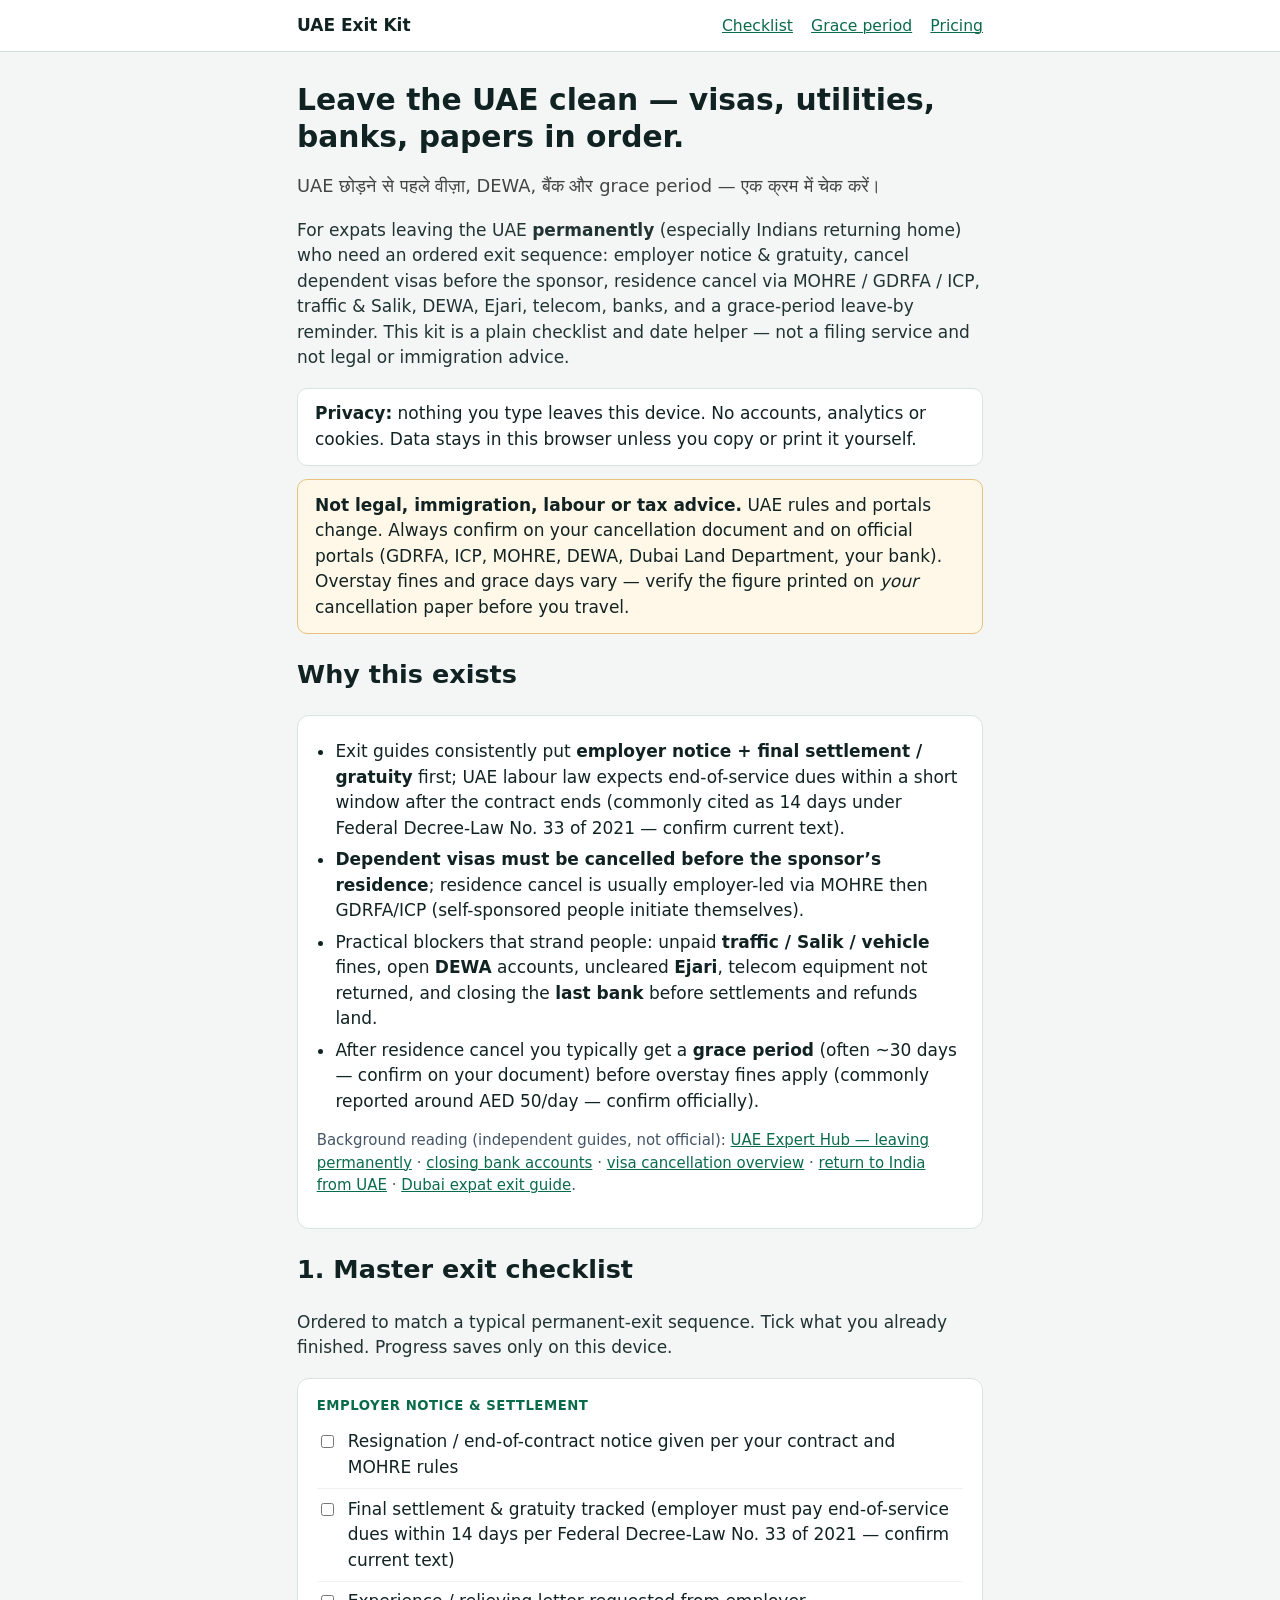
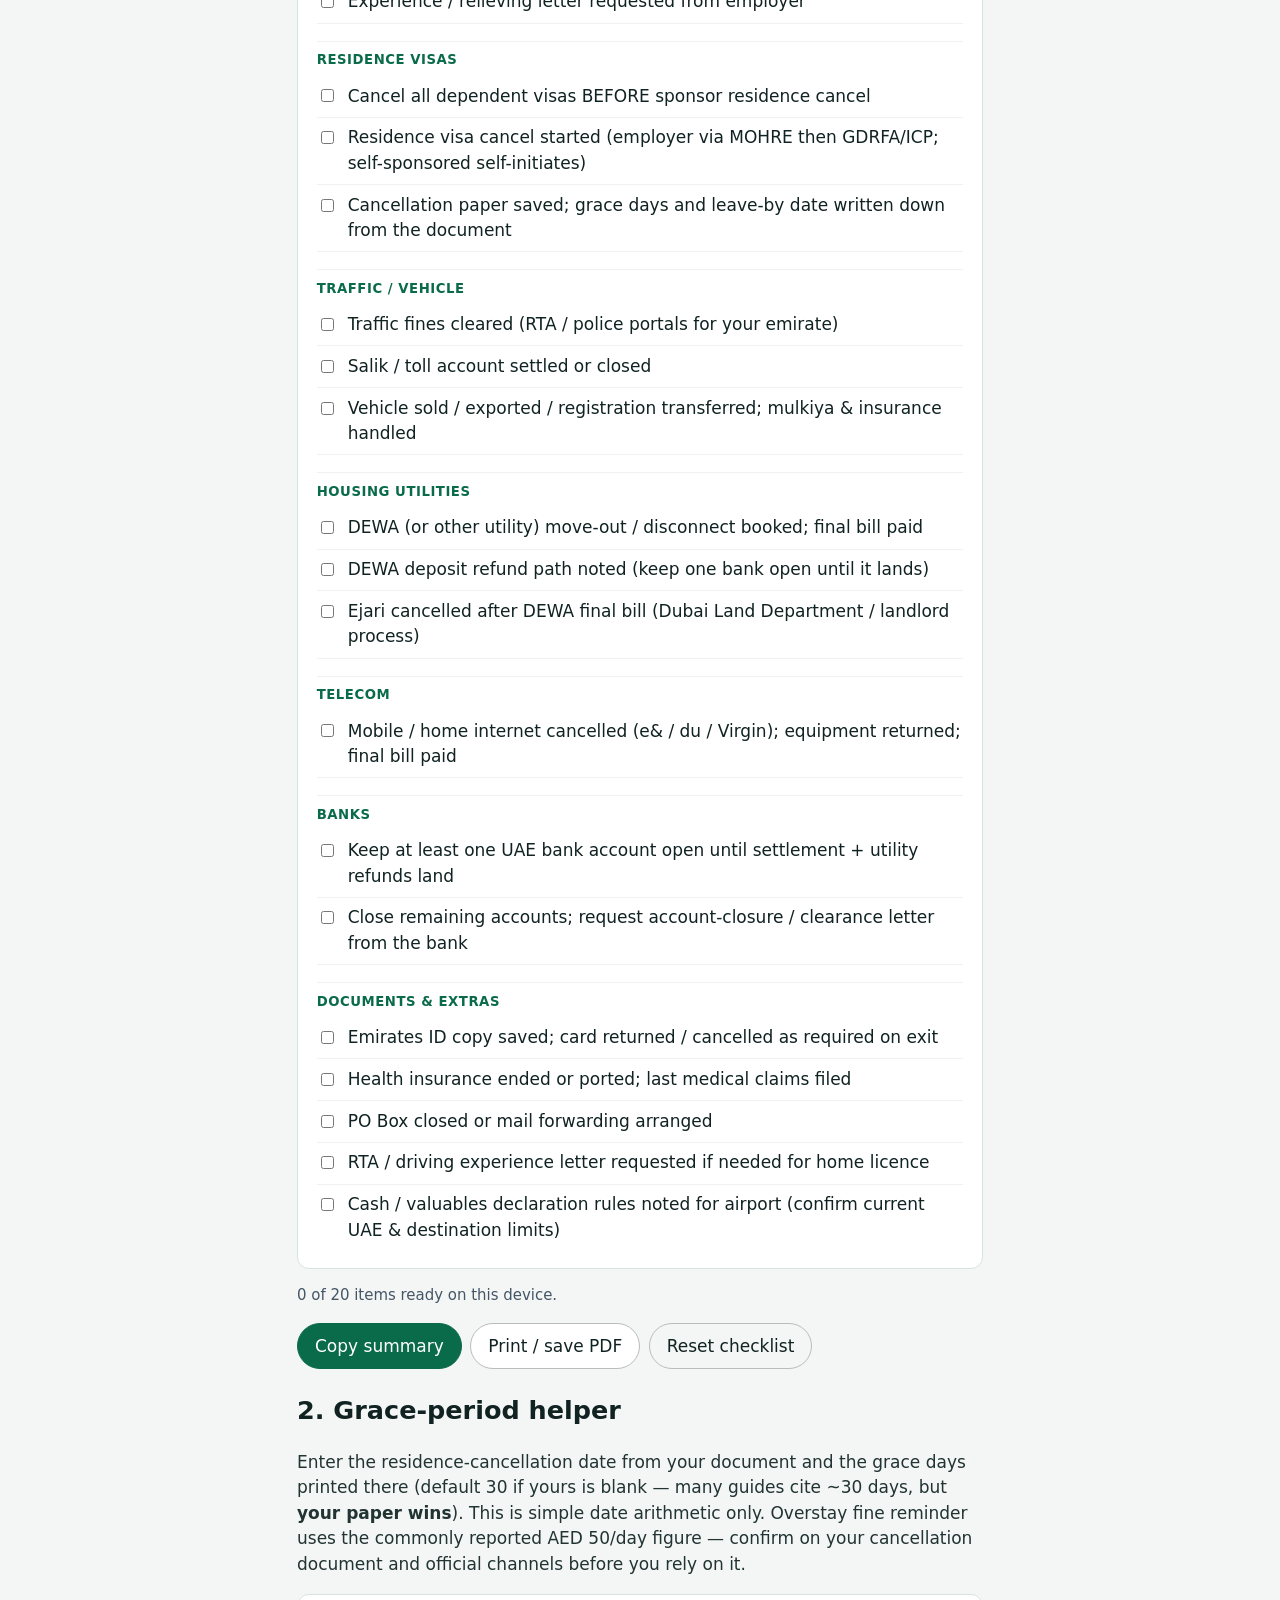
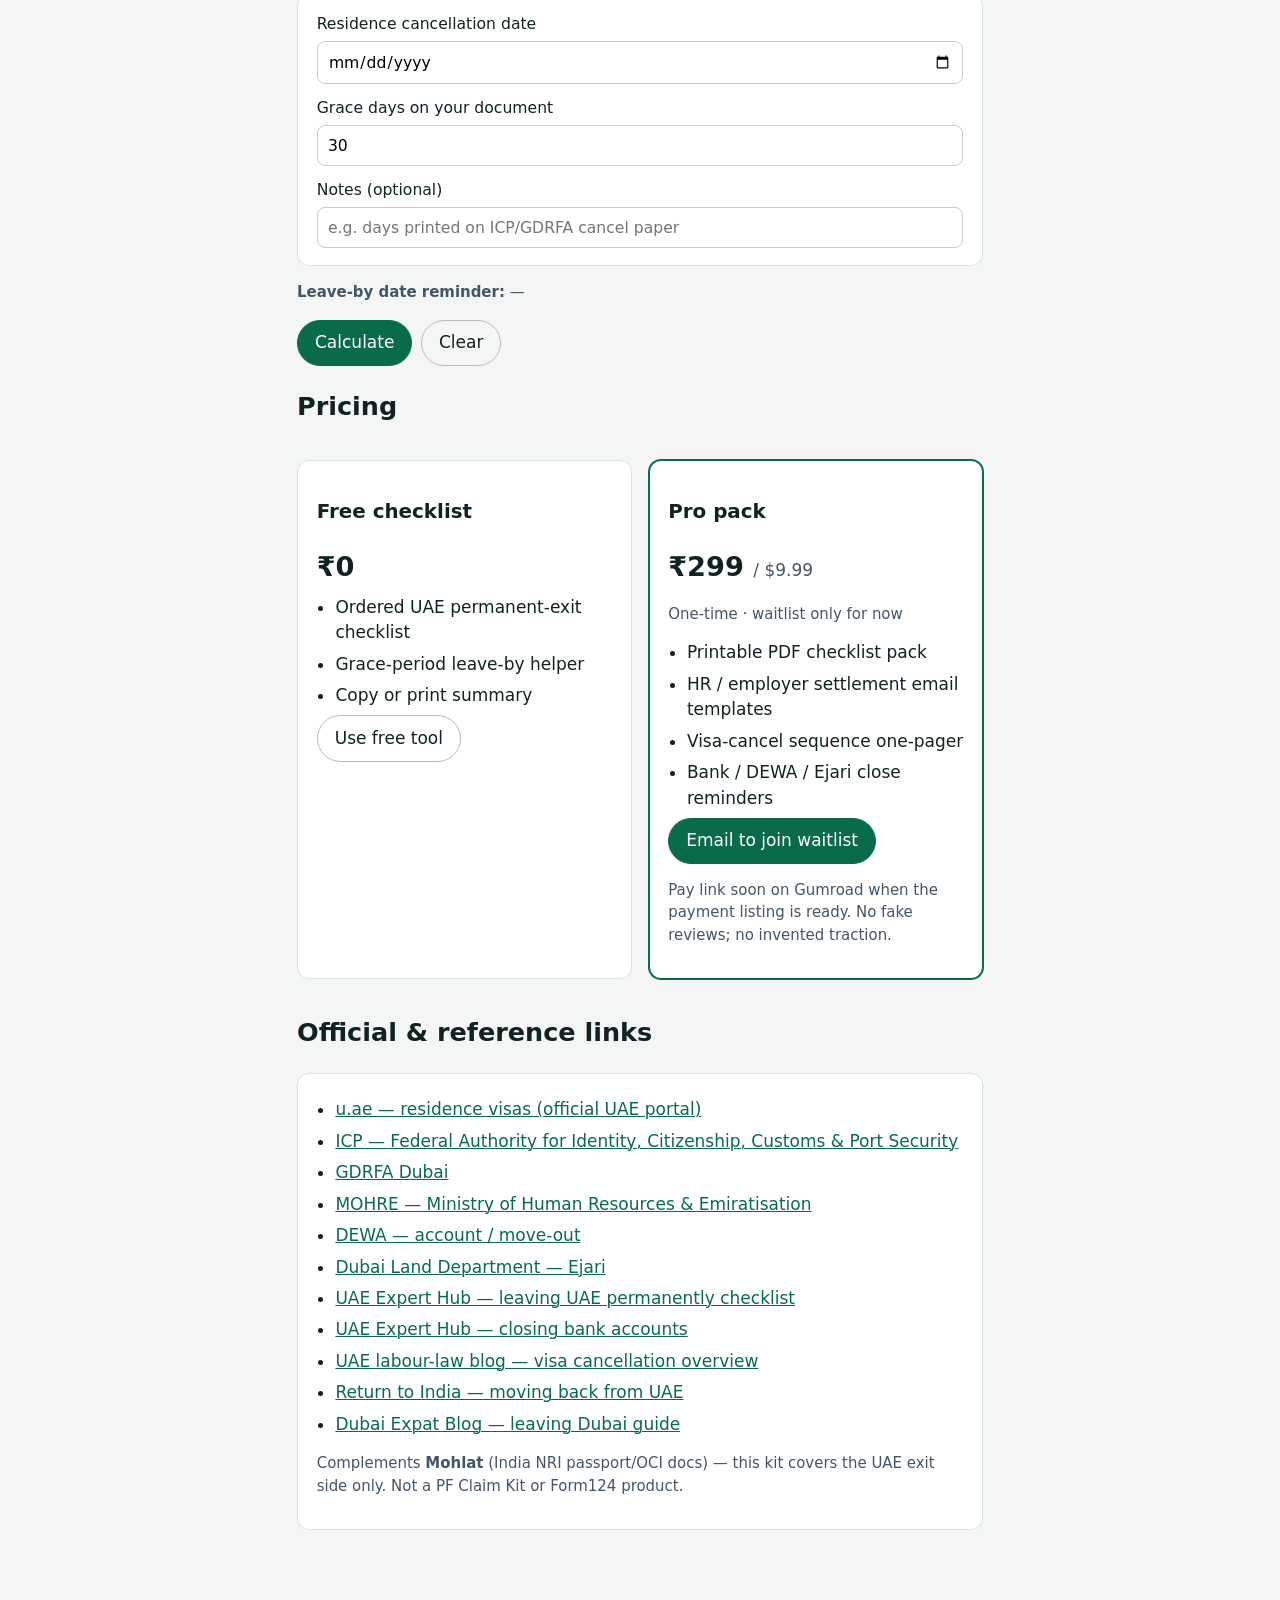
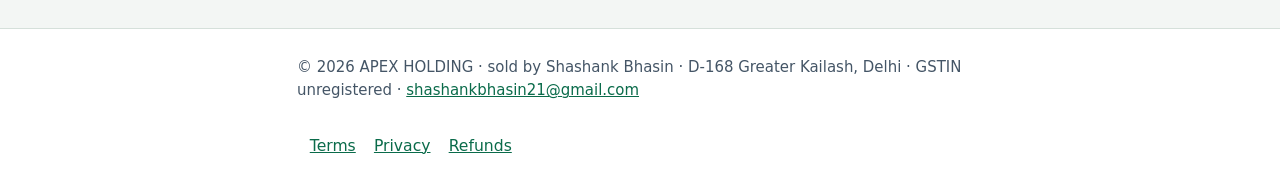
==== index.html @ 60e0ef0b "Add index.html — UAE Exit Kit v0" ====
<!doctype html> <html lang="en"> <head> <meta charset="utf-8"> <meta name="viewport" content="width=device-width,initial-scale=1"> <meta http-equiv="Content-Security-Policy" content="default-src 'self'; script-src 'self'; style-src 'self'; img-src 'self' data:; connect-src 'none'; form-action 'none'; base-uri 'none'; object-src 'none'"> <meta name="referrer" content="no-referrer"> <title>UAE Exit Kit: permanent leave checklist + grace-period helper</title> <meta name="description" content="Free client-side checklist for expats leaving the UAE permanently &#8212; visa cancel, DEWA, Ejari, banks, traffic fines, and grace-period leave-by date. Informational only &#8212; not immigration advice."> <link rel="icon" href="data:,"> <link rel="stylesheet" href="style.css"> </head> <body> <header class="site"><div class="wrap"> <a class="brand" href="./">UAE Exit Kit</a> <nav class="top" aria-label="Main"> <a href="#checklist">Checklist</a> <a href="#grace">Grace period</a> <a href="#pricing">Pricing</a> </nav> </div></header> <main class="wrap"> <section class="hero"> <h1>Leave the UAE clean &#8212; visas, utilities, banks, papers in order.</h1> <p class="tagline-hi" lang="hi">UAE &#2331;&#2379;&#2337;&#2364;&#2344;&#2375; &#2360;&#2375; &#2346;&#2361;&#2354;&#2375; &#2357;&#2368;&#2332;&#2364;&#2366;, DEWA, &#2348;&#2376;&#2306;&#2325; &#2324;&#2352; grace period &#8212; &#2319;&#2325; &#2325;&#2381;&#2352;&#2350; &#2350;&#2375;&#2306; &#2330;&#2375;&#2325; &#2325;&#2352;&#2375;&#2306;&#2404;</p> <p class="lead">For expats leaving the UAE <strong>permanently</strong> (especially Indians returning home) who need an ordered exit sequence: employer notice & gratuity, cancel dependent visas before the sponsor, residence cancel via MOHRE / GDRFA / ICP, traffic & Salik, DEWA, Ejari, telecom, banks, and a grace-period leave-by reminder. This kit is a plain checklist and date helper &#8212; not a filing service and not legal or immigration advice.</p> <p class="note"><strong>Privacy:</strong> nothing you type leaves this device. No accounts, analytics or cookies. Data stays in this browser unless you copy or print it yourself.</p> <p class="note warn"><strong>Not legal, immigration, labour or tax advice.</strong> UAE rules and portals change. Always confirm on your cancellation document and on official portals (GDRFA, ICP, MOHRE, DEWA, Dubai Land Department, your bank). Overstay fines and grace days vary &#8212; verify the figure printed on <em>your</em> cancellation paper before you travel.</p> </section> <section id="why" aria-labelledby="why-h"> <h2 id="why-h">Why this exists</h2> <div class="card"> <ul class="plain"> <li>Exit guides consistently put <strong>employer notice + final settlement / gratuity</strong> first; UAE labour law expects end-of-service dues within a short window after the contract ends (commonly cited as 14 days under Federal Decree-Law No. 33 of 2021 &#8212; confirm current text).</li> <li><strong>Dependent visas must be cancelled before the sponsor&#8217;s residence</strong>; residence cancel is usually employer-led via MOHRE then GDRFA/ICP (self-sponsored people initiate themselves).</li> <li>Practical blockers that strand people: unpaid <strong>traffic / Salik / vehicle</strong> fines, open <strong>DEWA</strong> accounts, uncleared <strong>Ejari</strong>, telecom equipment not returned, and closing the <strong>last bank</strong> before settlements and refunds land.</li> <li>After residence cancel you typically get a <strong>grace period</strong> (often ~30 days &#8212; confirm on your document) before overstay fines apply (commonly reported around AED 50/day &#8212; confirm officially).</li> </ul> <p class="small">Background reading (independent guides, not official): <a href="https://www.uaeexperthub.com/leaving-uae-permanently-checklist/" rel="noopener noreferrer" target="_blank">UAE Expert Hub &#8212; leaving permanently</a> &#183; <a href="https://www.uaeexperthub.com/closing-uae-bank-account-before-leaving/" rel="noopener noreferrer" target="_blank">closing bank accounts</a> &#183; <a href="https://uae-labour-law.com/blog/uae-visa-cancellation-process-step-by-step-guide-2025" rel="noopener noreferrer" target="_blank">visa cancellation overview</a> &#183; <a href="https://returntoindia.blog/articles/moving-back-to-india-from-uae" rel="noopener noreferrer" target="_blank">return to India from UAE</a> &#183; <a href="https://dubaiexpatblog.com/leaving-dubai-expat-exit-guide/" rel="noopener noreferrer" target="_blank">Dubai expat exit guide</a>.</p> </div> </section> <section id="checklist" aria-labelledby="check-h"> <h2 id="check-h">1. Master exit checklist</h2> <p class="lead-sm">Ordered to match a typical permanent-exit sequence. Tick what you already finished. Progress saves only on this device.</p> <div class="card" id="check-list"></div> <p class="small" id="check-status" aria-live="polite"></p> <div class="actions"> <button type="button" id="btn-export" class="btn primary">Copy summary</button> <button type="button" id="btn-print" class="btn">Print / save PDF</button> <button type="button" id="btn-reset-check" class="btn ghost">Reset checklist</button> </div> </section> <section id="grace" aria-labelledby="grace-h"> <h2 id="grace-h">2. Grace-period helper</h2> <p class="lead-sm">Enter the residence-cancellation date from your document and the grace days printed there (default 30 if yours is blank &#8212; many guides cite ~30 days, but <strong>your paper wins</strong>). This is simple date arithmetic only. Overstay fine reminder uses the commonly reported AED 50/day figure &#8212; confirm on your cancellation document and official channels before you rely on it.</p> <div class="card form-grid"> <label>Residence cancellation date <input id="cancel-date" type="date" autocomplete="off"> </label> <label>Grace days on your document <input id="grace-days" type="number" min="0" max="365" step="1" value="30" autocomplete="off"> </label> <label>Notes (optional) <input id="grace-notes" type="text" maxlength="120" placeholder="e.g. days printed on ICP/GDRFA cancel paper" autocomplete="off"> </label> </div> <p class="small"><strong>Leave-by date reminder:</strong> <span id="grace-result">&#8212;</span></p> <p class="small" id="fine-result" aria-live="polite"></p> <div class="actions"> <button type="button" id="btn-calc-grace" class="btn primary">Calculate</button> <button type="button" id="btn-clear-grace" class="btn ghost">Clear</button> </div> </section> <section id="pricing" aria-labelledby="price-h"> <h2 id="price-h">Pricing</h2> <div class="price-grid"> <div class="card price"> <h3>Free checklist</h3> <p class="amount">&#8377;0</p> <ul class="plain"> <li>Ordered UAE permanent-exit checklist</li> <li>Grace-period leave-by helper</li> <li>Copy or print summary</li> </ul> <a class="btn" href="#checklist">Use free tool</a> </div> <div class="card price featured"> <h3>Pro pack</h3> <p class="amount">&#8377;299 <span class="or">/ $9.99</span></p> <p class="small">One-time &#183; waitlist only for now</p> <ul class="plain"> <li>Printable PDF checklist pack</li> <li>HR / employer settlement email templates</li> <li>Visa-cancel sequence one-pager</li> <li>Bank / DEWA / Ejari close reminders</li> </ul> <a class="btn primary" id="btn-waitlist" href="mailto:shashankbhasin21@gmail.com?subject=UAE%20Exit%20Kit%20Pro%20waitlist&body=I%20want%20the%20UAE%20Exit%20Kit%20Pro%20pack%20(%E2%82%B9299%20%2F%20%249.99).%0A%0AName%3A%0ACity%20%2F%20emirate%3A%0A">Email to join waitlist</a> <p class="small">Pay link soon on Gumroad when the payment listing is ready. No fake reviews; no invented traction.</p> </div> </div> </section> <section id="sources" aria-labelledby="src-h"> <h2 id="src-h">Official & reference links</h2> <div class="card"> <ul class="plain"> <li><a href="https://u.ae/en/information-and-services/visa-and-emirates-id/residence-visas" rel="noopener noreferrer" target="_blank">u.ae &#8212; residence visas (official UAE portal)</a></li> <li><a href="https://www.icp.gov.ae/en/" rel="noopener noreferrer" target="_blank">ICP &#8212; Federal Authority for Identity, Citizenship, Customs & Port Security</a></li> <li><a href="https://www.gdrfad.gov.ae/en" rel="noopener noreferrer" target="_blank">GDRFA Dubai</a></li> <li><a href="https://www.mohre.gov.ae/en/" rel="noopener noreferrer" target="_blank">MOHRE &#8212; Ministry of Human Resources & Emiratisation</a></li> <li><a href="https://www.dewa.gov.ae/" rel="noopener noreferrer" target="_blank">DEWA &#8212; account / move-out</a></li> <li><a href="https://dubailand.gov.ae/" rel="noopener noreferrer" target="_blank">Dubai Land Department &#8212; Ejari</a></li> <li><a href="https://www.uaeexperthub.com/leaving-uae-permanently-checklist/" rel="noopener noreferrer" target="_blank">UAE Expert Hub &#8212; leaving UAE permanently checklist</a></li> <li><a href="https://www.uaeexperthub.com/closing-uae-bank-account-before-leaving/" rel="noopener noreferrer" target="_blank">UAE Expert Hub &#8212; closing bank accounts</a></li> <li><a href="https://uae-labour-law.com/blog/uae-visa-cancellation-process-step-by-step-guide-2025" rel="noopener noreferrer" target="_blank">UAE labour-law blog &#8212; visa cancellation overview</a></li> <li><a href="https://returntoindia.blog/articles/moving-back-to-india-from-uae" rel="noopener noreferrer" target="_blank">Return to India &#8212; moving back from UAE</a></li> <li><a href="https://dubaiexpatblog.com/leaving-dubai-expat-exit-guide/" rel="noopener noreferrer" target="_blank">Dubai Expat Blog &#8212; leaving Dubai guide</a></li> </ul> <p class="small">Complements <strong>Mohlat</strong> (India NRI passport/OCI docs) &#8212; this kit covers the UAE exit side only. Not a PF Claim Kit or Form124 product.</p> </div> </section> </main> <footer class="site"><div class="wrap"> <p class="small">&#169; 2026 APEX HOLDING &#183; sold by Shashank Bhasin &#183; D-168 Greater Kailash, Delhi &#183; GSTIN unregistered &#183; <a href="mailto:shashankbhasin21@gmail.com">shashankbhasin21@gmail.com</a></p> <nav class="top" aria-label="Legal"> <a href="terms.html">Terms</a> <a href="privacy.html">Privacy</a> <a href="refund.html">Refunds</a> </nav> </div></footer> <script src="app.js"></script> </body> </html>
---- style.css ----
*{box-sizing:border-box}html{font-size:17px}body{margin:0;font-family:system-ui,-apple-system,Segoe UI,Roboto,Ubuntu,sans-serif;line-height:1.5;color:#122;background:#f3f6f4}
a{color:#0a6b4a;text-decoration-thickness:1px}a:hover{color:#064}
.wrap{max-width:720px;margin:0 auto;padding:0 1rem}
header.site{border-bottom:1px solid #d5e0da;background:#fff;position:sticky;top:0;z-index:2}
header.site .wrap,footer.site .wrap{display:flex;align-items:center;justify-content:space-between;gap:1rem;padding:.75rem 1rem;flex-wrap:wrap}
.brand{font-weight:700;color:#122;text-decoration:none}
nav.top a{margin-left:.75rem;font-size:.92rem}
main.wrap{padding:1.5rem 1rem 3rem}
.hero h1{font-size:1.75rem;line-height:1.25;margin:.2rem 0 .8rem}
.tagline-hi{color:#444;font-size:1.05rem}
.lead,.lead-sm{color:#233}
.note{background:#fff;border:1px solid #d8e5de;border-radius:10px;padding:.75rem 1rem;margin:.75rem 0}
.note.warn{border-color:#e6c27a;background:#fff8e8}
.card{background:#fff;border:1px solid #d8e5de;border-radius:12px;padding:1rem 1.1rem;margin:.75rem 0}
.plain{padding-left:1.1rem;margin:.4rem 0}.plain li{margin:.35rem 0}
.small{font-size:.88rem;color:#456}
.actions{display:flex;flex-wrap:wrap;gap:.5rem;margin:1rem 0}
.btn{display:inline-block;border:1px solid #bbb;background:#fff;color:#122;border-radius:999px;padding:.55rem 1rem;font:inherit;cursor:pointer;text-decoration:none}
.btn.primary{background:#0a6b4a;border-color:#0a6b4a;color:#fff}.btn.ghost{background:transparent}
.btn:focus{outline:2px solid #0a6b4a;outline-offset:2px}
.check-row{display:flex;gap:.65rem;align-items:flex-start;padding:.45rem 0;border-bottom:1px solid #eef3f0}
.check-row:last-child{border-bottom:0}
.check-row input{margin-top:.35rem}
.phase{font-size:.78rem;font-weight:700;letter-spacing:.04em;text-transform:uppercase;color:#0a6b4a;margin:1rem 0 .35rem;padding-top:.5rem;border-top:1px solid #eef3f0}
.phase:first-child{border-top:0;padding-top:0;margin-top:0}
.form-grid{display:grid;gap:.75rem}
.form-grid label{display:grid;gap:.3rem;font-size:.92rem}
input[type=text],input[type=date],input[type=number]{font:inherit;padding:.45rem .6rem;border:1px solid #ccc;border-radius:8px;width:100%}
.price-grid{display:grid;gap:1rem}
@media(min-width:640px){.price-grid{grid-template-columns:1fr 1fr}}
.price .amount{font-size:1.6rem;font-weight:700;margin:.2rem 0}.price .or{font-size:1rem;font-weight:500;color:#456}
.price.featured{border-color:#0a6b4a;box-shadow:0 0 0 1px #0a6b4a}
footer.site{border-top:1px solid #d5e0da;background:#fff;margin-top:2rem}
@media print{header.site nav,.actions,#pricing,#why,#grace,footer.site{display:none!important}body{background:#fff}}
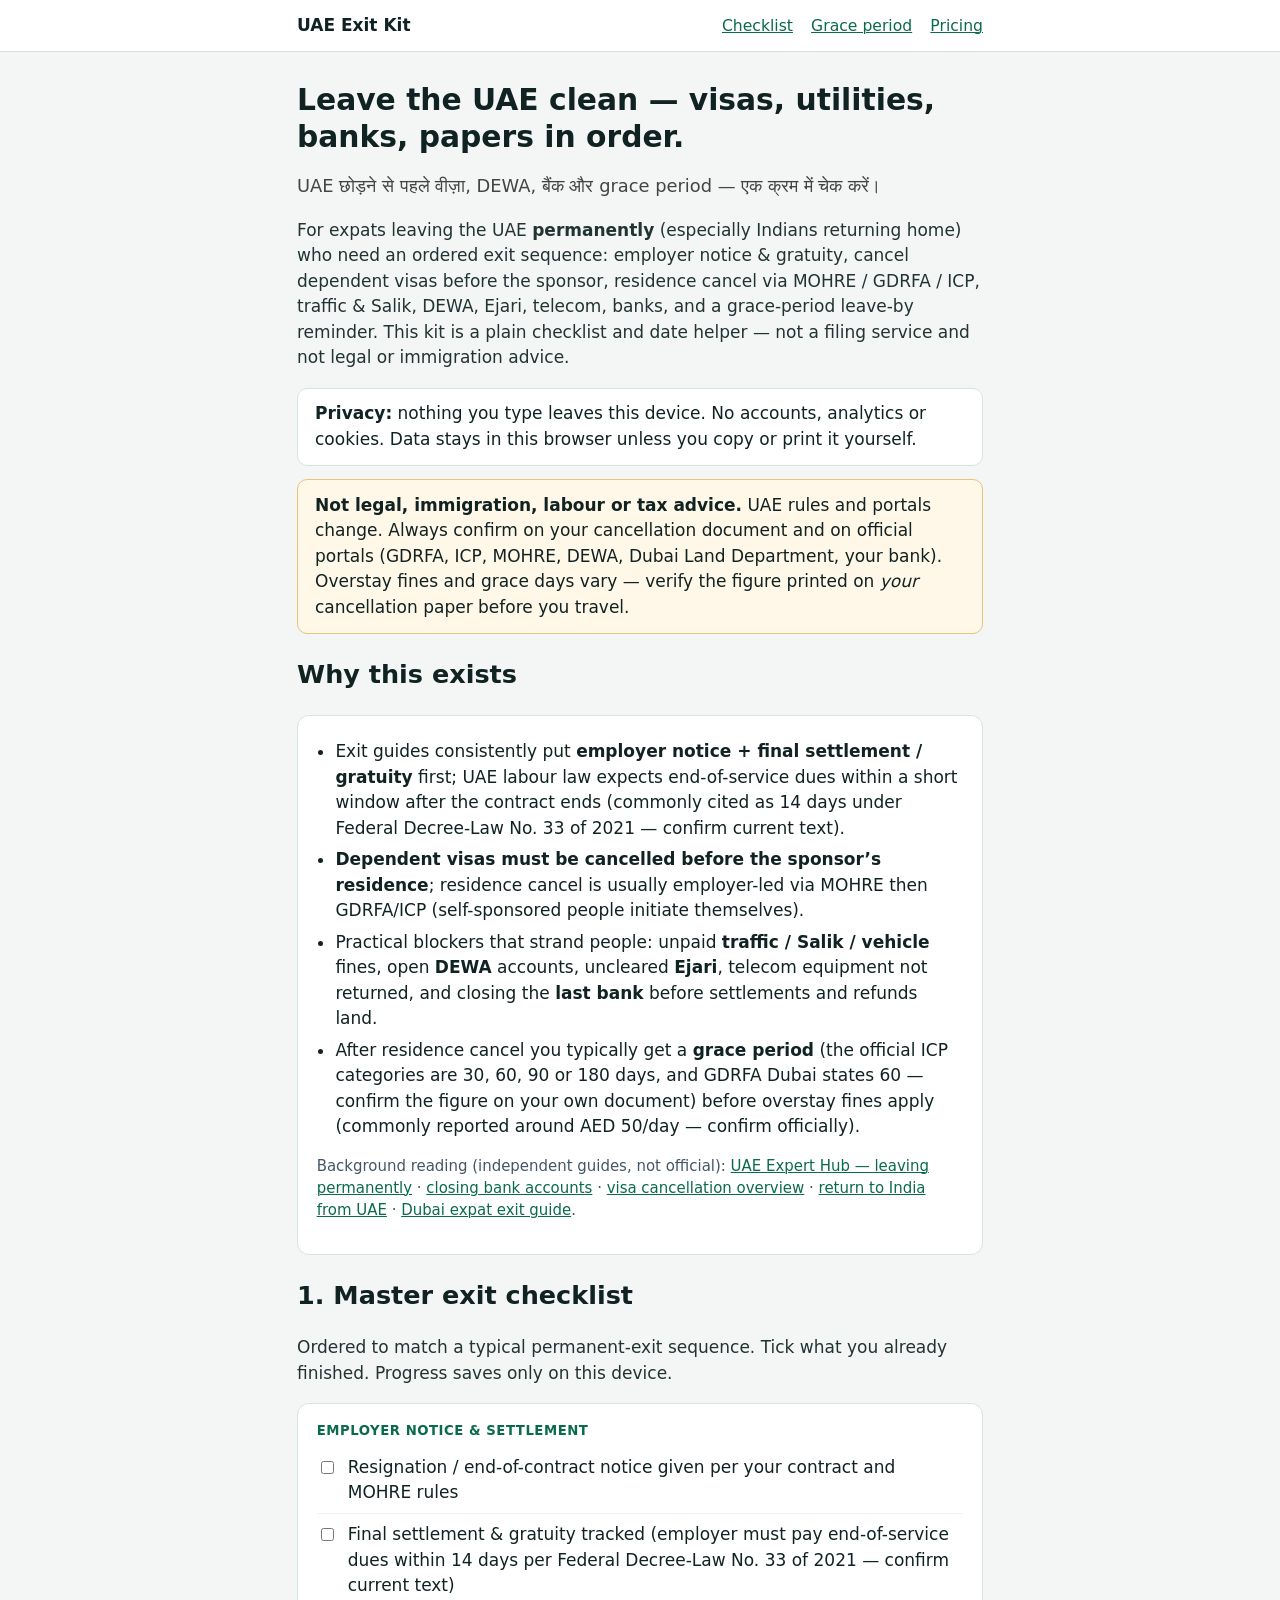
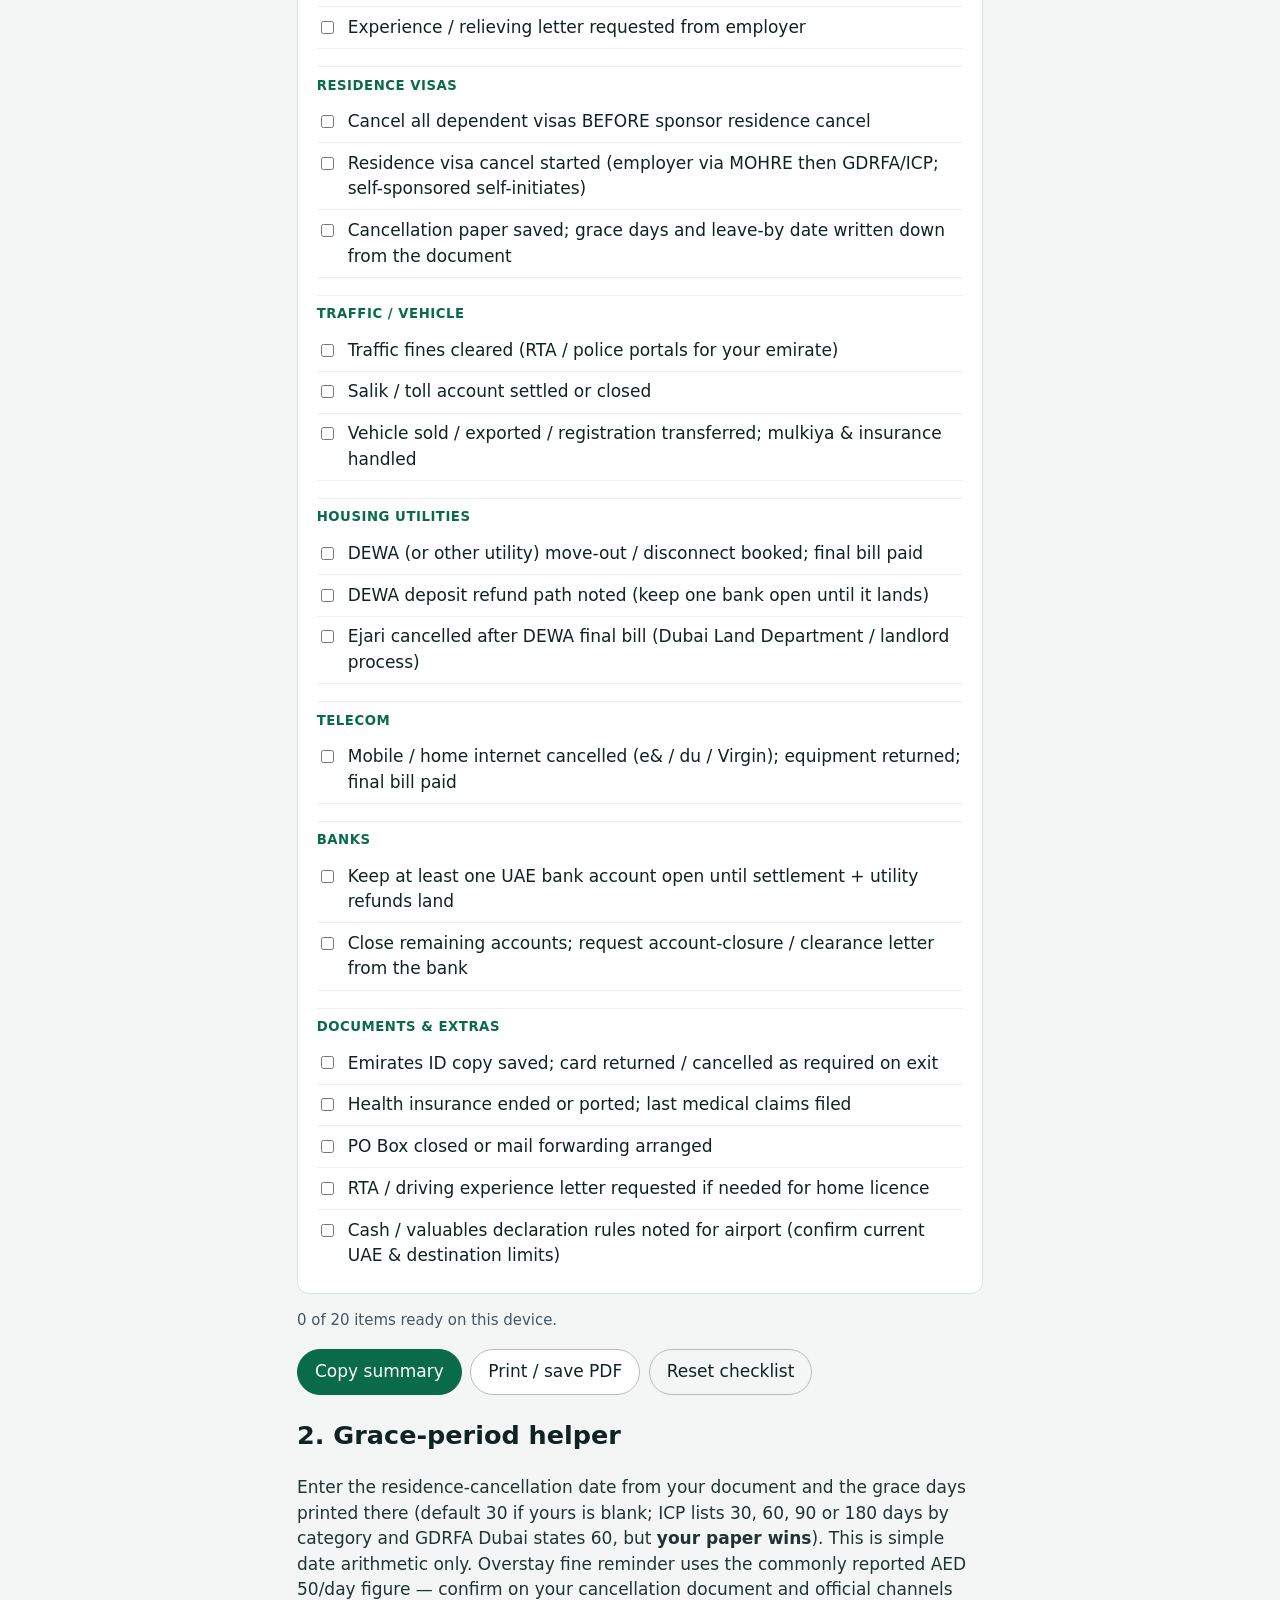
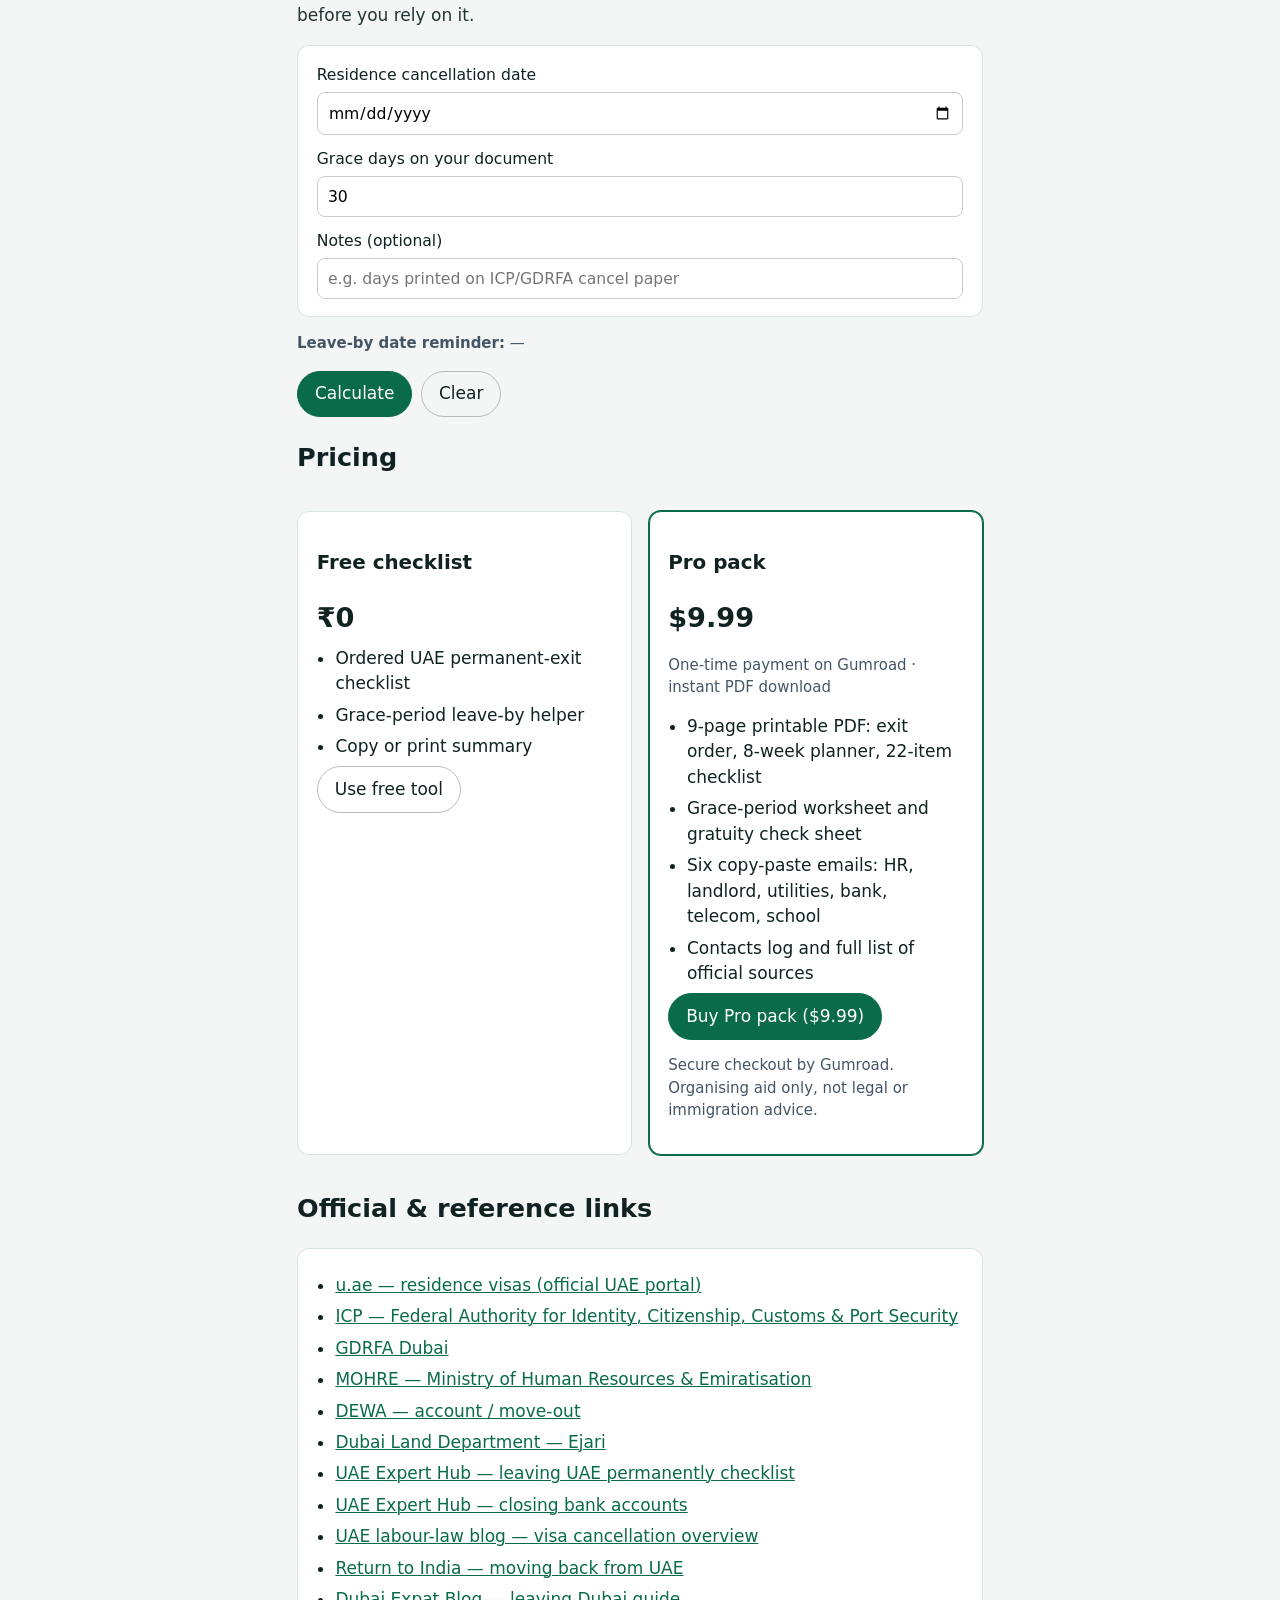
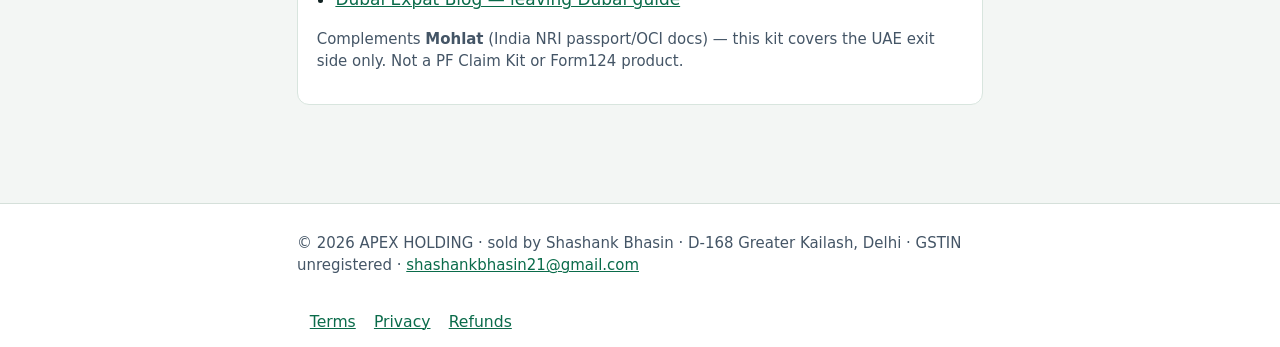
==== commit ff8cec9b: "Pro pack: live Gumroad checkout ($9.99), drop INR price, correct grace-period copy to official ICP/G" ====
--- a/index.html
+++ b/index.html
@@ -1 +1 @@
-<!doctype html> <html lang="en"> <head> <meta charset="utf-8"> <meta name="viewport" content="width=device-width,initial-scale=1"> <meta http-equiv="Content-Security-Policy" content="default-src 'self'; script-src 'self'; style-src 'self'; img-src 'self' data:; connect-src 'none'; form-action 'none'; base-uri 'none'; object-src 'none'"> <meta name="referrer" content="no-referrer"> <title>UAE Exit Kit: permanent leave checklist + grace-period helper</title> <meta name="description" content="Free client-side checklist for expats leaving the UAE permanently &#8212; visa cancel, DEWA, Ejari, banks, traffic fines, and grace-period leave-by date. Informational only &#8212; not immigration advice."> <link rel="icon" href="data:,"> <link rel="stylesheet" href="style.css"> </head> <body> <header class="site"><div class="wrap"> <a class="brand" href="./">UAE Exit Kit</a> <nav class="top" aria-label="Main"> <a href="#checklist">Checklist</a> <a href="#grace">Grace period</a> <a href="#pricing">Pricing</a> </nav> </div></header> <main class="wrap"> <section class="hero"> <h1>Leave the UAE clean &#8212; visas, utilities, banks, papers in order.</h1> <p class="tagline-hi" lang="hi">UAE &#2331;&#2379;&#2337;&#2364;&#2344;&#2375; &#2360;&#2375; &#2346;&#2361;&#2354;&#2375; &#2357;&#2368;&#2332;&#2364;&#2366;, DEWA, &#2348;&#2376;&#2306;&#2325; &#2324;&#2352; grace period &#8212; &#2319;&#2325; &#2325;&#2381;&#2352;&#2350; &#2350;&#2375;&#2306; &#2330;&#2375;&#2325; &#2325;&#2352;&#2375;&#2306;&#2404;</p> <p class="lead">For expats leaving the UAE <strong>permanently</strong> (especially Indians returning home) who need an ordered exit sequence: employer notice & gratuity, cancel dependent visas before the sponsor, residence cancel via MOHRE / GDRFA / ICP, traffic & Salik, DEWA, Ejari, telecom, banks, and a grace-period leave-by reminder. This kit is a plain checklist and date helper &#8212; not a filing service and not legal or immigration advice.</p> <p class="note"><strong>Privacy:</strong> nothing you type leaves this device. No accounts, analytics or cookies. Data stays in this browser unless you copy or print it yourself.</p> <p class="note warn"><strong>Not legal, immigration, labour or tax advice.</strong> UAE rules and portals change. Always confirm on your cancellation document and on official portals (GDRFA, ICP, MOHRE, DEWA, Dubai Land Department, your bank). Overstay fines and grace days vary &#8212; verify the figure printed on <em>your</em> cancellation paper before you travel.</p> </section> <section id="why" aria-labelledby="why-h"> <h2 id="why-h">Why this exists</h2> <div class="card"> <ul class="plain"> <li>Exit guides consistently put <strong>employer notice + final settlement / gratuity</strong> first; UAE labour law expects end-of-service dues within a short window after the contract ends (commonly cited as 14 days under Federal Decree-Law No. 33 of 2021 &#8212; confirm current text).</li> <li><strong>Dependent visas must be cancelled before the sponsor&#8217;s residence</strong>; residence cancel is usually employer-led via MOHRE then GDRFA/ICP (self-sponsored people initiate themselves).</li> <li>Practical blockers that strand people: unpaid <strong>traffic / Salik / vehicle</strong> fines, open <strong>DEWA</strong> accounts, uncleared <strong>Ejari</strong>, telecom equipment not returned, and closing the <strong>last bank</strong> before settlements and refunds land.</li> <li>After residence cancel you typically get a <strong>grace period</strong> (often ~30 days &#8212; confirm on your document) before overstay fines apply (commonly reported around AED 50/day &#8212; confirm officially).</li> </ul> <p class="small">Background reading (independent guides, not official): <a href="https://www.uaeexperthub.com/leaving-uae-permanently-checklist/" rel="noopener noreferrer" target="_blank">UAE Expert Hub &#8212; leaving permanently</a> &#183; <a href="https://www.uaeexperthub.com/closing-uae-bank-account-before-leaving/" rel="noopener noreferrer" target="_blank">closing bank accounts</a> &#183; <a href="https://uae-labour-law.com/blog/uae-visa-cancellation-process-step-by-step-guide-2025" rel="noopener noreferrer" target="_blank">visa cancellation overview</a> &#183; <a href="https://returntoindia.blog/articles/moving-back-to-india-from-uae" rel="noopener noreferrer" target="_blank">return to India from UAE</a> &#183; <a href="https://dubaiexpatblog.com/leaving-dubai-expat-exit-guide/" rel="noopener noreferrer" target="_blank">Dubai expat exit guide</a>.</p> </div> </section> <section id="checklist" aria-labelledby="check-h"> <h2 id="check-h">1. Master exit checklist</h2> <p class="lead-sm">Ordered to match a typical permanent-exit sequence. Tick what you already finished. Progress saves only on this device.</p> <div class="card" id="check-list"></div> <p class="small" id="check-status" aria-live="polite"></p> <div class="actions"> <button type="button" id="btn-export" class="btn primary">Copy summary</button> <button type="button" id="btn-print" class="btn">Print / save PDF</button> <button type="button" id="btn-reset-check" class="btn ghost">Reset checklist</button> </div> </section> <section id="grace" aria-labelledby="grace-h"> <h2 id="grace-h">2. Grace-period helper</h2> <p class="lead-sm">Enter the residence-cancellation date from your document and the grace days printed there (default 30 if yours is blank &#8212; many guides cite ~30 days, but <strong>your paper wins</strong>). This is simple date arithmetic only. Overstay fine reminder uses the commonly reported AED 50/day figure &#8212; confirm on your cancellation document and official channels before you rely on it.</p> <div class="card form-grid"> <label>Residence cancellation date <input id="cancel-date" type="date" autocomplete="off"> </label> <label>Grace days on your document <input id="grace-days" type="number" min="0" max="365" step="1" value="30" autocomplete="off"> </label> <label>Notes (optional) <input id="grace-notes" type="text" maxlength="120" placeholder="e.g. days printed on ICP/GDRFA cancel paper" autocomplete="off"> </label> </div> <p class="small"><strong>Leave-by date reminder:</strong> <span id="grace-result">&#8212;</span></p> <p class="small" id="fine-result" aria-live="polite"></p> <div class="actions"> <button type="button" id="btn-calc-grace" class="btn primary">Calculate</button> <button type="button" id="btn-clear-grace" class="btn ghost">Clear</button> </div> </section> <section id="pricing" aria-labelledby="price-h"> <h2 id="price-h">Pricing</h2> <div class="price-grid"> <div class="card price"> <h3>Free checklist</h3> <p class="amount">&#8377;0</p> <ul class="plain"> <li>Ordered UAE permanent-exit checklist</li> <li>Grace-period leave-by helper</li> <li>Copy or print summary</li> </ul> <a class="btn" href="#checklist">Use free tool</a> </div> <div class="card price featured"> <h3>Pro pack</h3> <p class="amount">&#8377;299 <span class="or">/ $9.99</span></p> <p class="small">One-time &#183; waitlist only for now</p> <ul class="plain"> <li>Printable PDF checklist pack</li> <li>HR / employer settlement email templates</li> <li>Visa-cancel sequence one-pager</li> <li>Bank / DEWA / Ejari close reminders</li> </ul> <a class="btn primary" id="btn-waitlist" href="mailto:shashankbhasin21@gmail.com?subject=UAE%20Exit%20Kit%20Pro%20waitlist&body=I%20want%20the%20UAE%20Exit%20Kit%20Pro%20pack%20(%E2%82%B9299%20%2F%20%249.99).%0A%0AName%3A%0ACity%20%2F%20emirate%3A%0A">Email to join waitlist</a> <p class="small">Pay link soon on Gumroad when the payment listing is ready. No fake reviews; no invented traction.</p> </div> </div> </section> <section id="sources" aria-labelledby="src-h"> <h2 id="src-h">Official & reference links</h2> <div class="card"> <ul class="plain"> <li><a href="https://u.ae/en/information-and-services/visa-and-emirates-id/residence-visas" rel="noopener noreferrer" target="_blank">u.ae &#8212; residence visas (official UAE portal)</a></li> <li><a href="https://www.icp.gov.ae/en/" rel="noopener noreferrer" target="_blank">ICP &#8212; Federal Authority for Identity, Citizenship, Customs & Port Security</a></li> <li><a href="https://www.gdrfad.gov.ae/en" rel="noopener noreferrer" target="_blank">GDRFA Dubai</a></li> <li><a href="https://www.mohre.gov.ae/en/" rel="noopener noreferrer" target="_blank">MOHRE &#8212; Ministry of Human Resources & Emiratisation</a></li> <li><a href="https://www.dewa.gov.ae/" rel="noopener noreferrer" target="_blank">DEWA &#8212; account / move-out</a></li> <li><a href="https://dubailand.gov.ae/" rel="noopener noreferrer" target="_blank">Dubai Land Department &#8212; Ejari</a></li> <li><a href="https://www.uaeexperthub.com/leaving-uae-permanently-checklist/" rel="noopener noreferrer" target="_blank">UAE Expert Hub &#8212; leaving UAE permanently checklist</a></li> <li><a href="https://www.uaeexperthub.com/closing-uae-bank-account-before-leaving/" rel="noopener noreferrer" target="_blank">UAE Expert Hub &#8212; closing bank accounts</a></li> <li><a href="https://uae-labour-law.com/blog/uae-visa-cancellation-process-step-by-step-guide-2025" rel="noopener noreferrer" target="_blank">UAE labour-law blog &#8212; visa cancellation overview</a></li> <li><a href="https://returntoindia.blog/articles/moving-back-to-india-from-uae" rel="noopener noreferrer" target="_blank">Return to India &#8212; moving back from UAE</a></li> <li><a href="https://dubaiexpatblog.com/leaving-dubai-expat-exit-guide/" rel="noopener noreferrer" target="_blank">Dubai Expat Blog &#8212; leaving Dubai guide</a></li> </ul> <p class="small">Complements <strong>Mohlat</strong> (India NRI passport/OCI docs) &#8212; this kit covers the UAE exit side only. Not a PF Claim Kit or Form124 product.</p> </div> </section> </main> <footer class="site"><div class="wrap"> <p class="small">&#169; 2026 APEX HOLDING &#183; sold by Shashank Bhasin &#183; D-168 Greater Kailash, Delhi &#183; GSTIN unregistered &#183; <a href="mailto:shashankbhasin21@gmail.com">shashankbhasin21@gmail.com</a></p> <nav class="top" aria-label="Legal"> <a href="terms.html">Terms</a> <a href="privacy.html">Privacy</a> <a href="refund.html">Refunds</a> </nav> </div></footer> <script src="app.js"></script> </body> </html>
+<!doctype html> <html lang="en"> <head> <meta charset="utf-8"> <meta name="viewport" content="width=device-width,initial-scale=1"> <meta http-equiv="Content-Security-Policy" content="default-src 'self'; script-src 'self'; style-src 'self'; img-src 'self' data:; connect-src 'none'; form-action 'none'; base-uri 'none'; object-src 'none'"> <meta name="referrer" content="no-referrer"> <title>UAE Exit Kit: permanent leave checklist + grace-period helper</title> <meta name="description" content="Free client-side checklist for expats leaving the UAE permanently &#8212; visa cancel, DEWA, Ejari, banks, traffic fines, and grace-period leave-by date. Informational only &#8212; not immigration advice."> <link rel="icon" href="data:,"> <link rel="stylesheet" href="style.css"> </head> <body> <header class="site"><div class="wrap"> <a class="brand" href="./">UAE Exit Kit</a> <nav class="top" aria-label="Main"> <a href="#checklist">Checklist</a> <a href="#grace">Grace period</a> <a href="#pricing">Pricing</a> </nav> </div></header> <main class="wrap"> <section class="hero"> <h1>Leave the UAE clean &#8212; visas, utilities, banks, papers in order.</h1> <p class="tagline-hi" lang="hi">UAE &#2331;&#2379;&#2337;&#2364;&#2344;&#2375; &#2360;&#2375; &#2346;&#2361;&#2354;&#2375; &#2357;&#2368;&#2332;&#2364;&#2366;, DEWA, &#2348;&#2376;&#2306;&#2325; &#2324;&#2352; grace period &#8212; &#2319;&#2325; &#2325;&#2381;&#2352;&#2350; &#2350;&#2375;&#2306; &#2330;&#2375;&#2325; &#2325;&#2352;&#2375;&#2306;&#2404;</p> <p class="lead">For expats leaving the UAE <strong>permanently</strong> (especially Indians returning home) who need an ordered exit sequence: employer notice & gratuity, cancel dependent visas before the sponsor, residence cancel via MOHRE / GDRFA / ICP, traffic & Salik, DEWA, Ejari, telecom, banks, and a grace-period leave-by reminder. This kit is a plain checklist and date helper &#8212; not a filing service and not legal or immigration advice.</p> <p class="note"><strong>Privacy:</strong> nothing you type leaves this device. No accounts, analytics or cookies. Data stays in this browser unless you copy or print it yourself.</p> <p class="note warn"><strong>Not legal, immigration, labour or tax advice.</strong> UAE rules and portals change. Always confirm on your cancellation document and on official portals (GDRFA, ICP, MOHRE, DEWA, Dubai Land Department, your bank). Overstay fines and grace days vary &#8212; verify the figure printed on <em>your</em> cancellation paper before you travel.</p> </section> <section id="why" aria-labelledby="why-h"> <h2 id="why-h">Why this exists</h2> <div class="card"> <ul class="plain"> <li>Exit guides consistently put <strong>employer notice + final settlement / gratuity</strong> first; UAE labour law expects end-of-service dues within a short window after the contract ends (commonly cited as 14 days under Federal Decree-Law No. 33 of 2021 &#8212; confirm current text).</li> <li><strong>Dependent visas must be cancelled before the sponsor&#8217;s residence</strong>; residence cancel is usually employer-led via MOHRE then GDRFA/ICP (self-sponsored people initiate themselves).</li> <li>Practical blockers that strand people: unpaid <strong>traffic / Salik / vehicle</strong> fines, open <strong>DEWA</strong> accounts, uncleared <strong>Ejari</strong>, telecom equipment not returned, and closing the <strong>last bank</strong> before settlements and refunds land.</li> <li>After residence cancel you typically get a <strong>grace period</strong> (the official ICP categories are 30, 60, 90 or 180 days, and GDRFA Dubai states 60 &#8212; confirm the figure on your own document) before overstay fines apply (commonly reported around AED 50/day &#8212; confirm officially).</li> </ul> <p class="small">Background reading (independent guides, not official): <a href="https://www.uaeexperthub.com/leaving-uae-permanently-checklist/" rel="noopener noreferrer" target="_blank">UAE Expert Hub &#8212; leaving permanently</a> &#183; <a href="https://www.uaeexperthub.com/closing-uae-bank-account-before-leaving/" rel="noopener noreferrer" target="_blank">closing bank accounts</a> &#183; <a href="https://uae-labour-law.com/blog/uae-visa-cancellation-process-step-by-step-guide-2025" rel="noopener noreferrer" target="_blank">visa cancellation overview</a> &#183; <a href="https://returntoindia.blog/articles/moving-back-to-india-from-uae" rel="noopener noreferrer" target="_blank">return to India from UAE</a> &#183; <a href="https://dubaiexpatblog.com/leaving-dubai-expat-exit-guide/" rel="noopener noreferrer" target="_blank">Dubai expat exit guide</a>.</p> </div> </section> <section id="checklist" aria-labelledby="check-h"> <h2 id="check-h">1. Master exit checklist</h2> <p class="lead-sm">Ordered to match a typical permanent-exit sequence. Tick what you already finished. Progress saves only on this device.</p> <div class="card" id="check-list"></div> <p class="small" id="check-status" aria-live="polite"></p> <div class="actions"> <button type="button" id="btn-export" class="btn primary">Copy summary</button> <button type="button" id="btn-print" class="btn">Print / save PDF</button> <button type="button" id="btn-reset-check" class="btn ghost">Reset checklist</button> </div> </section> <section id="grace" aria-labelledby="grace-h"> <h2 id="grace-h">2. Grace-period helper</h2> <p class="lead-sm">Enter the residence-cancellation date from your document and the grace days printed there (default 30 if yours is blank; ICP lists 30, 60, 90 or 180 days by category and GDRFA Dubai states 60, but <strong>your paper wins</strong>). This is simple date arithmetic only. Overstay fine reminder uses the commonly reported AED 50/day figure &#8212; confirm on your cancellation document and official channels before you rely on it.</p> <div class="card form-grid"> <label>Residence cancellation date <input id="cancel-date" type="date" autocomplete="off"> </label> <label>Grace days on your document <input id="grace-days" type="number" min="0" max="365" step="1" value="30" autocomplete="off"> </label> <label>Notes (optional) <input id="grace-notes" type="text" maxlength="120" placeholder="e.g. days printed on ICP/GDRFA cancel paper" autocomplete="off"> </label> </div> <p class="small"><strong>Leave-by date reminder:</strong> <span id="grace-result">&#8212;</span></p> <p class="small" id="fine-result" aria-live="polite"></p> <div class="actions"> <button type="button" id="btn-calc-grace" class="btn primary">Calculate</button> <button type="button" id="btn-clear-grace" class="btn ghost">Clear</button> </div> </section> <section id="pricing" aria-labelledby="price-h"> <h2 id="price-h">Pricing</h2> <div class="price-grid"> <div class="card price"> <h3>Free checklist</h3> <p class="amount">&#8377;0</p> <ul class="plain"> <li>Ordered UAE permanent-exit checklist</li> <li>Grace-period leave-by helper</li> <li>Copy or print summary</li> </ul> <a class="btn" href="#checklist">Use free tool</a> </div> <div class="card price featured"> <h3>Pro pack</h3> <p class="amount">$9.99</p> <p class="small">One-time payment on Gumroad &#183; instant PDF download</p> <ul class="plain"> <li>9-page printable PDF: exit order, 8-week planner, 22-item checklist</li> <li>Grace-period worksheet and gratuity check sheet</li> <li>Six copy-paste emails: HR, landlord, utilities, bank, telecom, school</li> <li>Contacts log and full list of official sources</li> </ul> <a class="btn primary" id="btn-buy" href="https://bhasinshashank.gumroad.com/l/uae-exit-kit" rel="noopener" target="_blank">Buy Pro pack ($9.99)</a> <p class="small">Secure checkout by Gumroad. Organising aid only, not legal or immigration advice.</p> </div> </div> </section> <section id="sources" aria-labelledby="src-h"> <h2 id="src-h">Official & reference links</h2> <div class="card"> <ul class="plain"> <li><a href="https://u.ae/en/information-and-services/visa-and-emirates-id/residence-visas" rel="noopener noreferrer" target="_blank">u.ae &#8212; residence visas (official UAE portal)</a></li> <li><a href="https://www.icp.gov.ae/en/" rel="noopener noreferrer" target="_blank">ICP &#8212; Federal Authority for Identity, Citizenship, Customs & Port Security</a></li> <li><a href="https://www.gdrfad.gov.ae/en" rel="noopener noreferrer" target="_blank">GDRFA Dubai</a></li> <li><a href="https://www.mohre.gov.ae/en/" rel="noopener noreferrer" target="_blank">MOHRE &#8212; Ministry of Human Resources & Emiratisation</a></li> <li><a href="https://www.dewa.gov.ae/" rel="noopener noreferrer" target="_blank">DEWA &#8212; account / move-out</a></li> <li><a href="https://dubailand.gov.ae/" rel="noopener noreferrer" target="_blank">Dubai Land Department &#8212; Ejari</a></li> <li><a href="https://www.uaeexperthub.com/leaving-uae-permanently-checklist/" rel="noopener noreferrer" target="_blank">UAE Expert Hub &#8212; leaving UAE permanently checklist</a></li> <li><a href="https://www.uaeexperthub.com/closing-uae-bank-account-before-leaving/" rel="noopener noreferrer" target="_blank">UAE Expert Hub &#8212; closing bank accounts</a></li> <li><a href="https://uae-labour-law.com/blog/uae-visa-cancellation-process-step-by-step-guide-2025" rel="noopener noreferrer" target="_blank">UAE labour-law blog &#8212; visa cancellation overview</a></li> <li><a href="https://returntoindia.blog/articles/moving-back-to-india-from-uae" rel="noopener noreferrer" target="_blank">Return to India &#8212; moving back from UAE</a></li> <li><a href="https://dubaiexpatblog.com/leaving-dubai-expat-exit-guide/" rel="noopener noreferrer" target="_blank">Dubai Expat Blog &#8212; leaving Dubai guide</a></li> </ul> <p class="small">Complements <strong>Mohlat</strong> (India NRI passport/OCI docs) &#8212; this kit covers the UAE exit side only. Not a PF Claim Kit or Form124 product.</p> </div> </section> </main> <footer class="site"><div class="wrap"> <p class="small">&#169; 2026 APEX HOLDING &#183; sold by Shashank Bhasin &#183; D-168 Greater Kailash, Delhi &#183; GSTIN unregistered &#183; <a href="mailto:shashankbhasin21@gmail.com">shashankbhasin21@gmail.com</a></p> <nav class="top" aria-label="Legal"> <a href="terms.html">Terms</a> <a href="privacy.html">Privacy</a> <a href="refund.html">Refunds</a> </nav> </div></footer> <script src="app.js"></script> </body> </html>
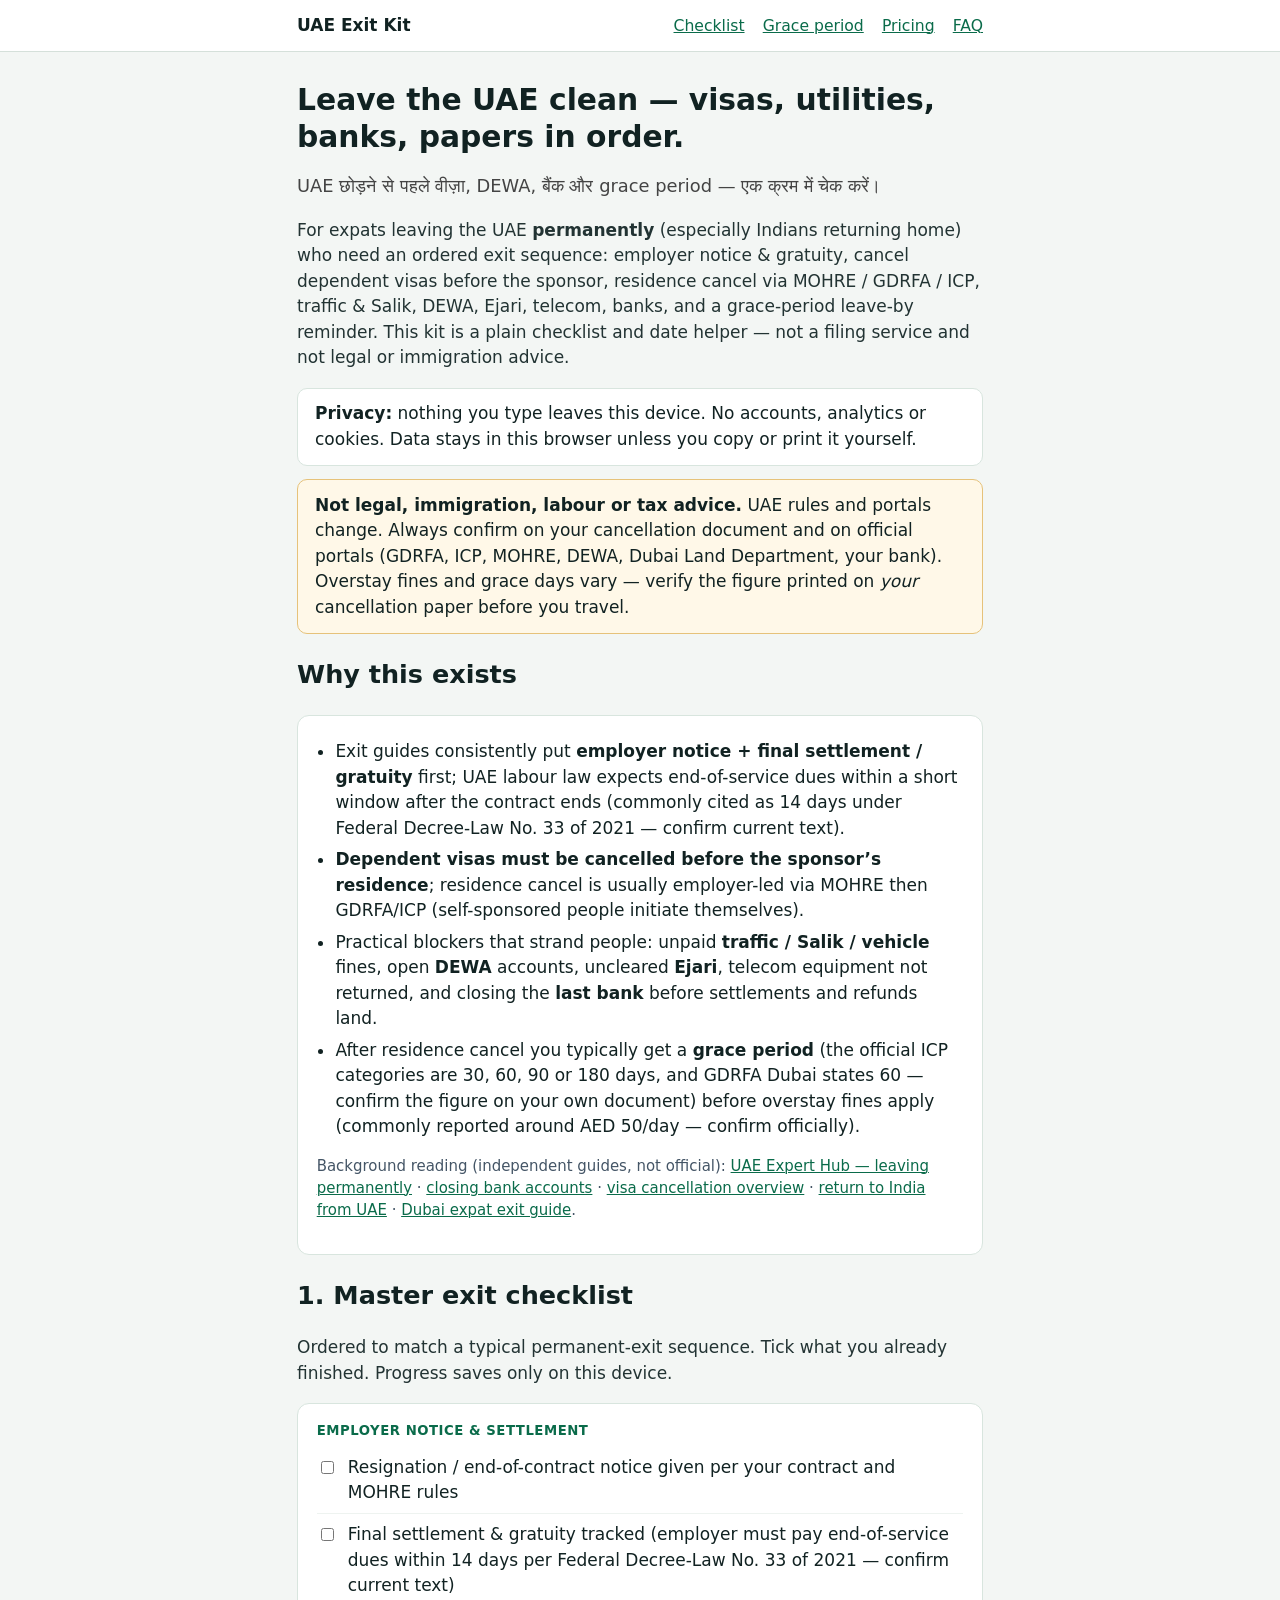
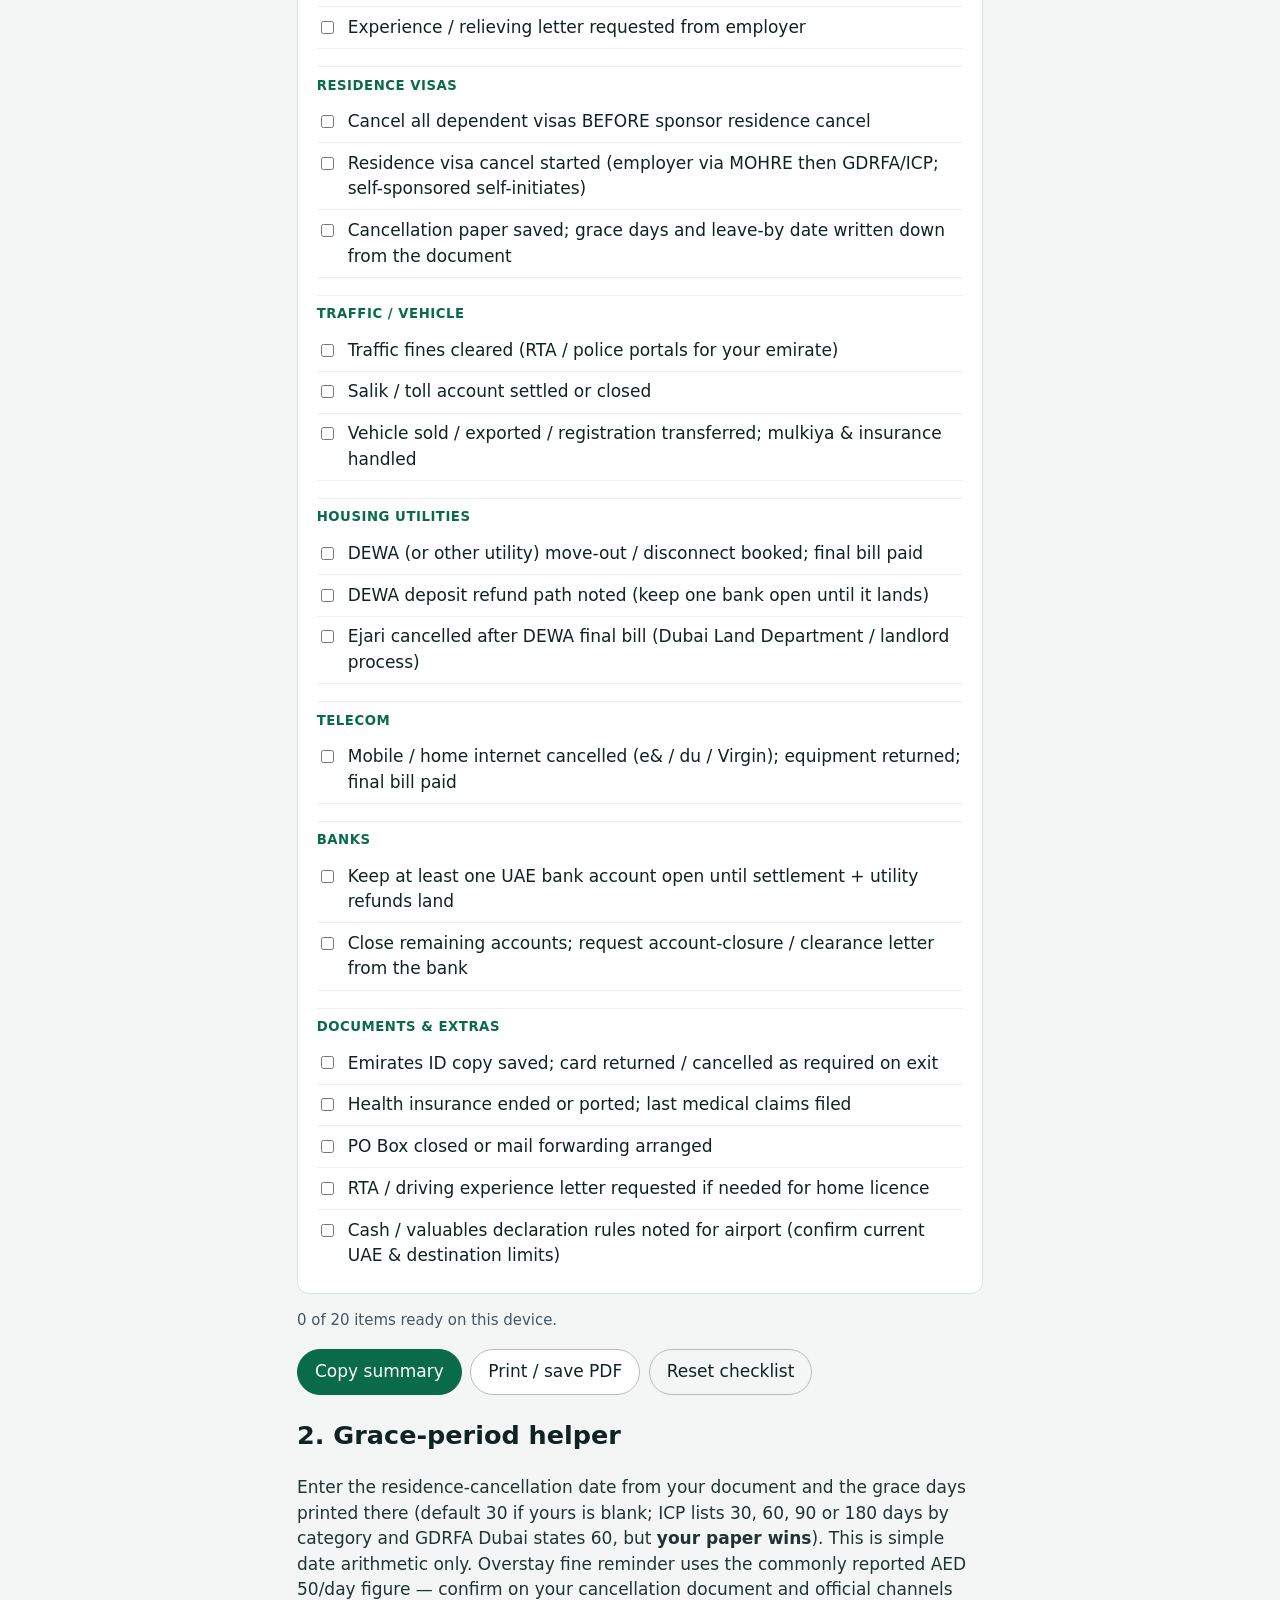
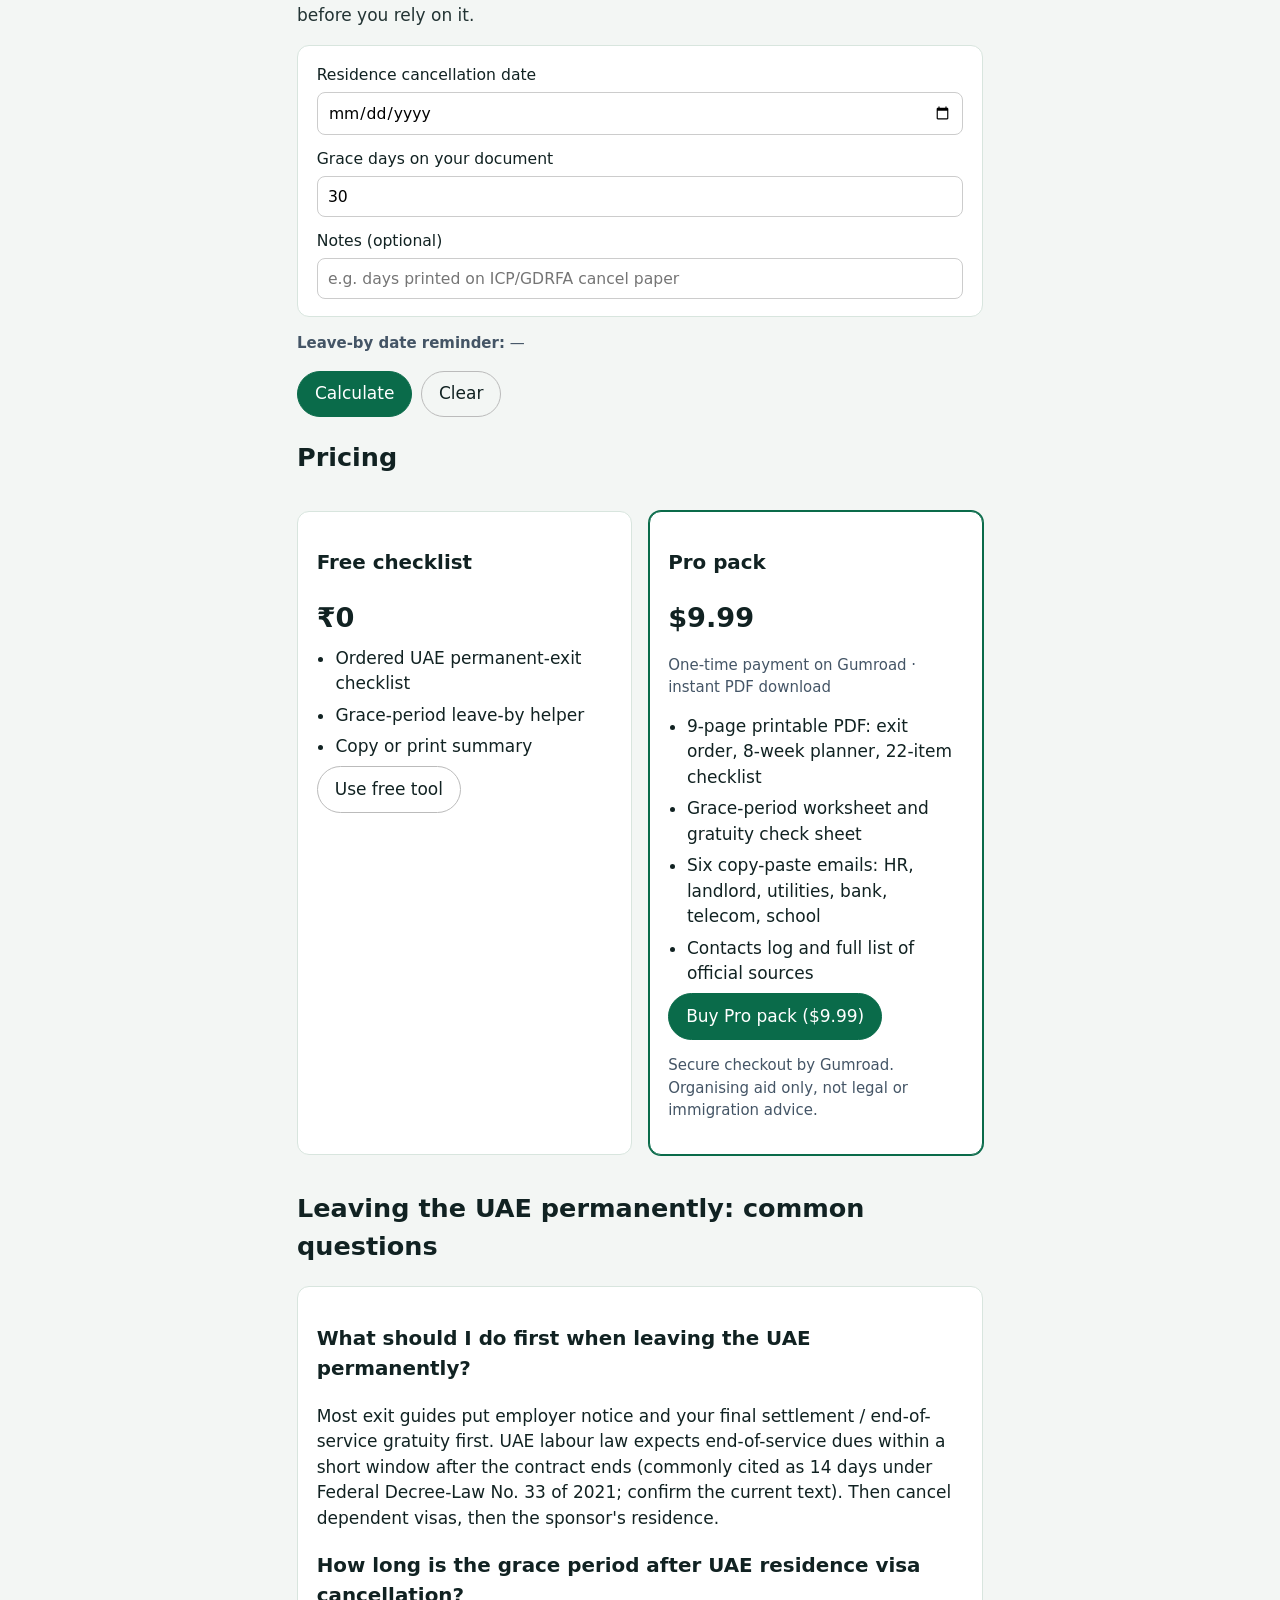
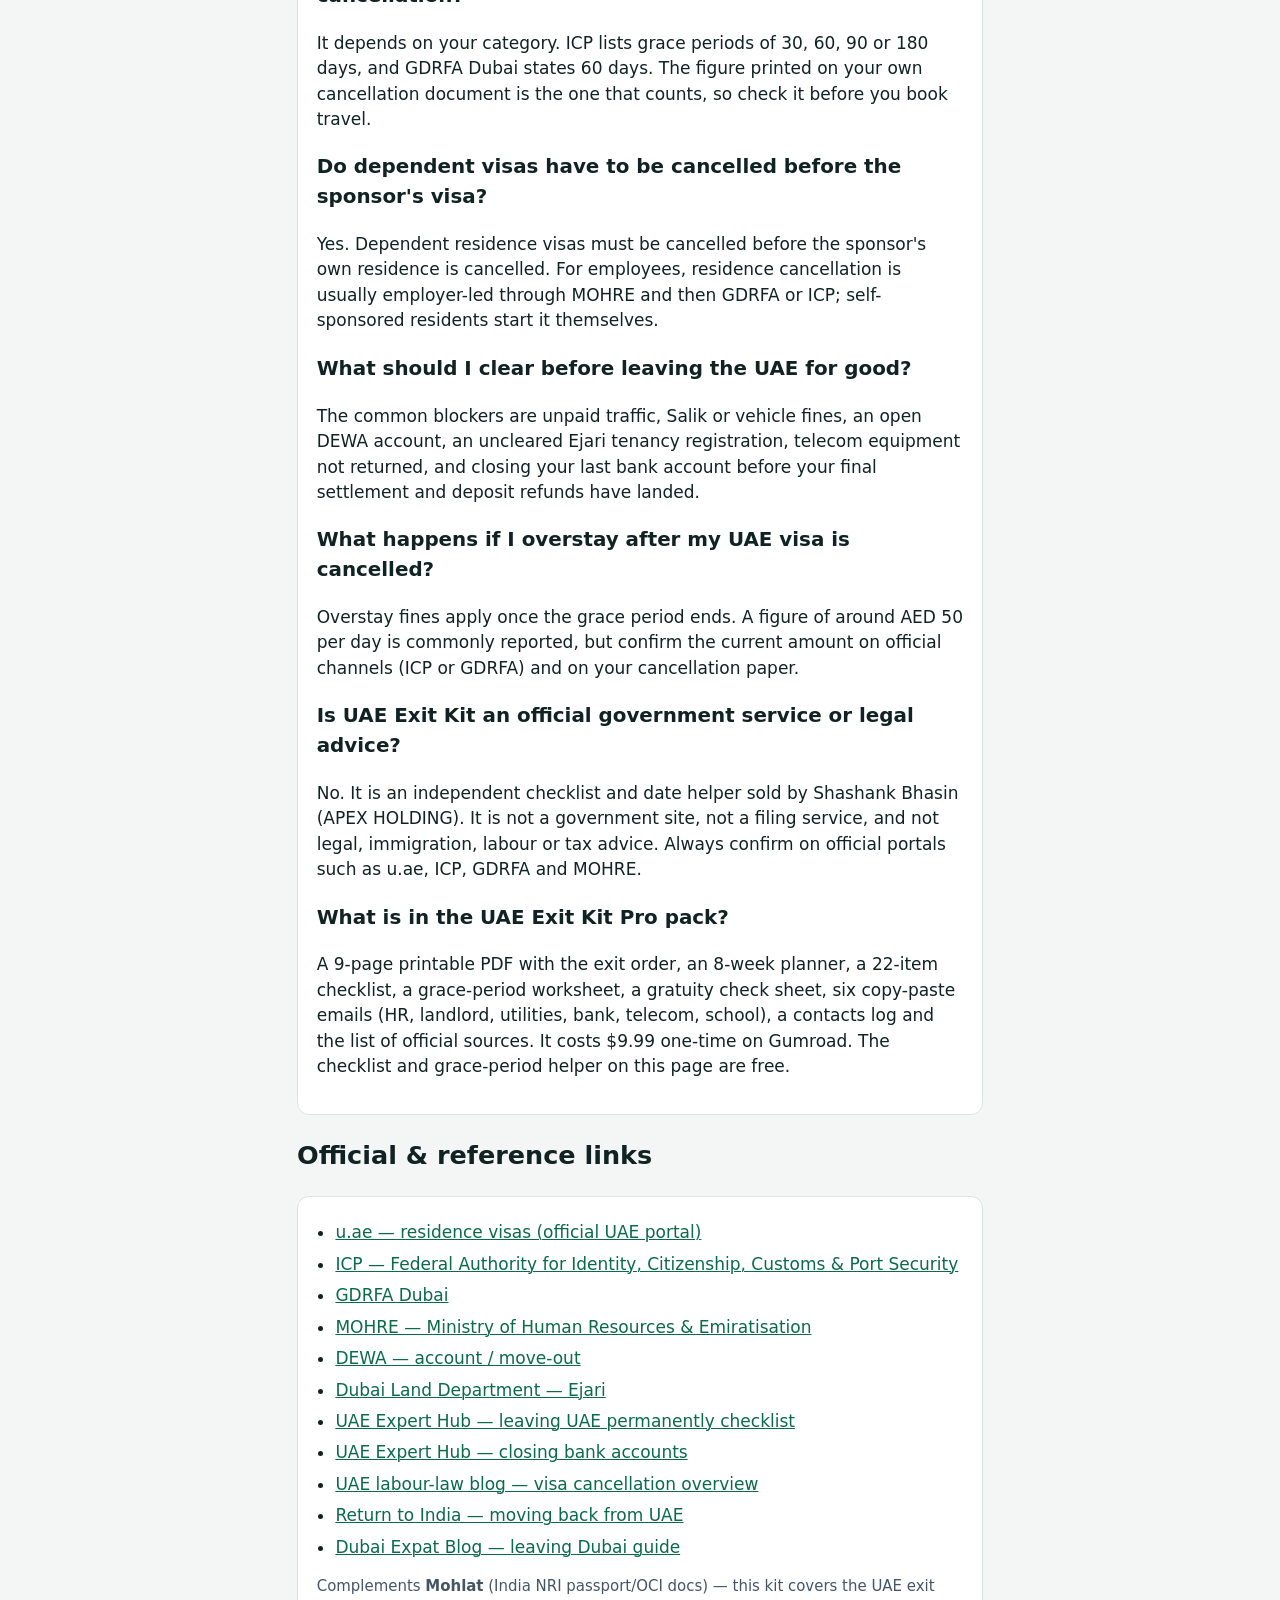
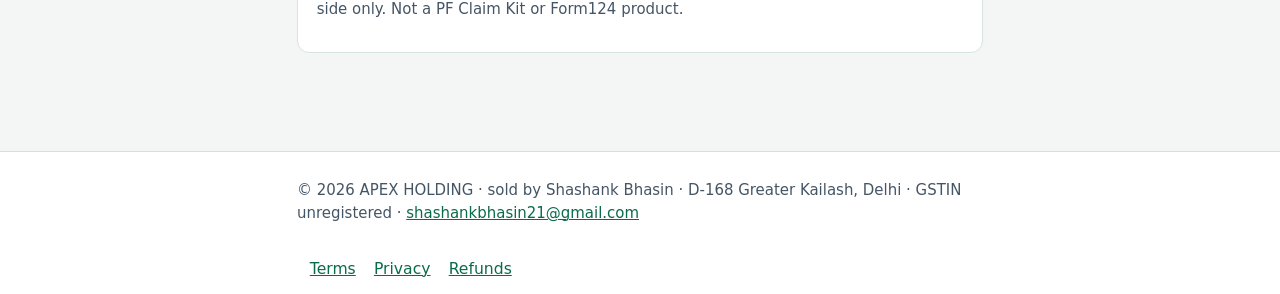
==== commit 8cd3a0aa: "SEO: canonical, OG, FAQ section + FAQPage/Product JSON-LD, robots.txt, sitemap.xml" ====
--- a/index.html
+++ b/index.html
@@ -1 +1 @@
-<!doctype html> <html lang="en"> <head> <meta charset="utf-8"> <meta name="viewport" content="width=device-width,initial-scale=1"> <meta http-equiv="Content-Security-Policy" content="default-src 'self'; script-src 'self'; style-src 'self'; img-src 'self' data:; connect-src 'none'; form-action 'none'; base-uri 'none'; object-src 'none'"> <meta name="referrer" content="no-referrer"> <title>UAE Exit Kit: permanent leave checklist + grace-period helper</title> <meta name="description" content="Free client-side checklist for expats leaving the UAE permanently &#8212; visa cancel, DEWA, Ejari, banks, traffic fines, and grace-period leave-by date. Informational only &#8212; not immigration advice."> <link rel="icon" href="data:,"> <link rel="stylesheet" href="style.css"> </head> <body> <header class="site"><div class="wrap"> <a class="brand" href="./">UAE Exit Kit</a> <nav class="top" aria-label="Main"> <a href="#checklist">Checklist</a> <a href="#grace">Grace period</a> <a href="#pricing">Pricing</a> </nav> </div></header> <main class="wrap"> <section class="hero"> <h1>Leave the UAE clean &#8212; visas, utilities, banks, papers in order.</h1> <p class="tagline-hi" lang="hi">UAE &#2331;&#2379;&#2337;&#2364;&#2344;&#2375; &#2360;&#2375; &#2346;&#2361;&#2354;&#2375; &#2357;&#2368;&#2332;&#2364;&#2366;, DEWA, &#2348;&#2376;&#2306;&#2325; &#2324;&#2352; grace period &#8212; &#2319;&#2325; &#2325;&#2381;&#2352;&#2350; &#2350;&#2375;&#2306; &#2330;&#2375;&#2325; &#2325;&#2352;&#2375;&#2306;&#2404;</p> <p class="lead">For expats leaving the UAE <strong>permanently</strong> (especially Indians returning home) who need an ordered exit sequence: employer notice & gratuity, cancel dependent visas before the sponsor, residence cancel via MOHRE / GDRFA / ICP, traffic & Salik, DEWA, Ejari, telecom, banks, and a grace-period leave-by reminder. This kit is a plain checklist and date helper &#8212; not a filing service and not legal or immigration advice.</p> <p class="note"><strong>Privacy:</strong> nothing you type leaves this device. No accounts, analytics or cookies. Data stays in this browser unless you copy or print it yourself.</p> <p class="note warn"><strong>Not legal, immigration, labour or tax advice.</strong> UAE rules and portals change. Always confirm on your cancellation document and on official portals (GDRFA, ICP, MOHRE, DEWA, Dubai Land Department, your bank). Overstay fines and grace days vary &#8212; verify the figure printed on <em>your</em> cancellation paper before you travel.</p> </section> <section id="why" aria-labelledby="why-h"> <h2 id="why-h">Why this exists</h2> <div class="card"> <ul class="plain"> <li>Exit guides consistently put <strong>employer notice + final settlement / gratuity</strong> first; UAE labour law expects end-of-service dues within a short window after the contract ends (commonly cited as 14 days under Federal Decree-Law No. 33 of 2021 &#8212; confirm current text).</li> <li><strong>Dependent visas must be cancelled before the sponsor&#8217;s residence</strong>; residence cancel is usually employer-led via MOHRE then GDRFA/ICP (self-sponsored people initiate themselves).</li> <li>Practical blockers that strand people: unpaid <strong>traffic / Salik / vehicle</strong> fines, open <strong>DEWA</strong> accounts, uncleared <strong>Ejari</strong>, telecom equipment not returned, and closing the <strong>last bank</strong> before settlements and refunds land.</li> <li>After residence cancel you typically get a <strong>grace period</strong> (the official ICP categories are 30, 60, 90 or 180 days, and GDRFA Dubai states 60 &#8212; confirm the figure on your own document) before overstay fines apply (commonly reported around AED 50/day &#8212; confirm officially).</li> </ul> <p class="small">Background reading (independent guides, not official): <a href="https://www.uaeexperthub.com/leaving-uae-permanently-checklist/" rel="noopener noreferrer" target="_blank">UAE Expert Hub &#8212; leaving permanently</a> &#183; <a href="https://www.uaeexperthub.com/closing-uae-bank-account-before-leaving/" rel="noopener noreferrer" target="_blank">closing bank accounts</a> &#183; <a href="https://uae-labour-law.com/blog/uae-visa-cancellation-process-step-by-step-guide-2025" rel="noopener noreferrer" target="_blank">visa cancellation overview</a> &#183; <a href="https://returntoindia.blog/articles/moving-back-to-india-from-uae" rel="noopener noreferrer" target="_blank">return to India from UAE</a> &#183; <a href="https://dubaiexpatblog.com/leaving-dubai-expat-exit-guide/" rel="noopener noreferrer" target="_blank">Dubai expat exit guide</a>.</p> </div> </section> <section id="checklist" aria-labelledby="check-h"> <h2 id="check-h">1. Master exit checklist</h2> <p class="lead-sm">Ordered to match a typical permanent-exit sequence. Tick what you already finished. Progress saves only on this device.</p> <div class="card" id="check-list"></div> <p class="small" id="check-status" aria-live="polite"></p> <div class="actions"> <button type="button" id="btn-export" class="btn primary">Copy summary</button> <button type="button" id="btn-print" class="btn">Print / save PDF</button> <button type="button" id="btn-reset-check" class="btn ghost">Reset checklist</button> </div> </section> <section id="grace" aria-labelledby="grace-h"> <h2 id="grace-h">2. Grace-period helper</h2> <p class="lead-sm">Enter the residence-cancellation date from your document and the grace days printed there (default 30 if yours is blank; ICP lists 30, 60, 90 or 180 days by category and GDRFA Dubai states 60, but <strong>your paper wins</strong>). This is simple date arithmetic only. Overstay fine reminder uses the commonly reported AED 50/day figure &#8212; confirm on your cancellation document and official channels before you rely on it.</p> <div class="card form-grid"> <label>Residence cancellation date <input id="cancel-date" type="date" autocomplete="off"> </label> <label>Grace days on your document <input id="grace-days" type="number" min="0" max="365" step="1" value="30" autocomplete="off"> </label> <label>Notes (optional) <input id="grace-notes" type="text" maxlength="120" placeholder="e.g. days printed on ICP/GDRFA cancel paper" autocomplete="off"> </label> </div> <p class="small"><strong>Leave-by date reminder:</strong> <span id="grace-result">&#8212;</span></p> <p class="small" id="fine-result" aria-live="polite"></p> <div class="actions"> <button type="button" id="btn-calc-grace" class="btn primary">Calculate</button> <button type="button" id="btn-clear-grace" class="btn ghost">Clear</button> </div> </section> <section id="pricing" aria-labelledby="price-h"> <h2 id="price-h">Pricing</h2> <div class="price-grid"> <div class="card price"> <h3>Free checklist</h3> <p class="amount">&#8377;0</p> <ul class="plain"> <li>Ordered UAE permanent-exit checklist</li> <li>Grace-period leave-by helper</li> <li>Copy or print summary</li> </ul> <a class="btn" href="#checklist">Use free tool</a> </div> <div class="card price featured"> <h3>Pro pack</h3> <p class="amount">$9.99</p> <p class="small">One-time payment on Gumroad &#183; instant PDF download</p> <ul class="plain"> <li>9-page printable PDF: exit order, 8-week planner, 22-item checklist</li> <li>Grace-period worksheet and gratuity check sheet</li> <li>Six copy-paste emails: HR, landlord, utilities, bank, telecom, school</li> <li>Contacts log and full list of official sources</li> </ul> <a class="btn primary" id="btn-buy" href="https://bhasinshashank.gumroad.com/l/uae-exit-kit" rel="noopener" target="_blank">Buy Pro pack ($9.99)</a> <p class="small">Secure checkout by Gumroad. Organising aid only, not legal or immigration advice.</p> </div> </div> </section> <section id="sources" aria-labelledby="src-h"> <h2 id="src-h">Official & reference links</h2> <div class="card"> <ul class="plain"> <li><a href="https://u.ae/en/information-and-services/visa-and-emirates-id/residence-visas" rel="noopener noreferrer" target="_blank">u.ae &#8212; residence visas (official UAE portal)</a></li> <li><a href="https://www.icp.gov.ae/en/" rel="noopener noreferrer" target="_blank">ICP &#8212; Federal Authority for Identity, Citizenship, Customs & Port Security</a></li> <li><a href="https://www.gdrfad.gov.ae/en" rel="noopener noreferrer" target="_blank">GDRFA Dubai</a></li> <li><a href="https://www.mohre.gov.ae/en/" rel="noopener noreferrer" target="_blank">MOHRE &#8212; Ministry of Human Resources & Emiratisation</a></li> <li><a href="https://www.dewa.gov.ae/" rel="noopener noreferrer" target="_blank">DEWA &#8212; account / move-out</a></li> <li><a href="https://dubailand.gov.ae/" rel="noopener noreferrer" target="_blank">Dubai Land Department &#8212; Ejari</a></li> <li><a href="https://www.uaeexperthub.com/leaving-uae-permanently-checklist/" rel="noopener noreferrer" target="_blank">UAE Expert Hub &#8212; leaving UAE permanently checklist</a></li> <li><a href="https://www.uaeexperthub.com/closing-uae-bank-account-before-leaving/" rel="noopener noreferrer" target="_blank">UAE Expert Hub &#8212; closing bank accounts</a></li> <li><a href="https://uae-labour-law.com/blog/uae-visa-cancellation-process-step-by-step-guide-2025" rel="noopener noreferrer" target="_blank">UAE labour-law blog &#8212; visa cancellation overview</a></li> <li><a href="https://returntoindia.blog/articles/moving-back-to-india-from-uae" rel="noopener noreferrer" target="_blank">Return to India &#8212; moving back from UAE</a></li> <li><a href="https://dubaiexpatblog.com/leaving-dubai-expat-exit-guide/" rel="noopener noreferrer" target="_blank">Dubai Expat Blog &#8212; leaving Dubai guide</a></li> </ul> <p class="small">Complements <strong>Mohlat</strong> (India NRI passport/OCI docs) &#8212; this kit covers the UAE exit side only. Not a PF Claim Kit or Form124 product.</p> </div> </section> </main> <footer class="site"><div class="wrap"> <p class="small">&#169; 2026 APEX HOLDING &#183; sold by Shashank Bhasin &#183; D-168 Greater Kailash, Delhi &#183; GSTIN unregistered &#183; <a href="mailto:shashankbhasin21@gmail.com">shashankbhasin21@gmail.com</a></p> <nav class="top" aria-label="Legal"> <a href="terms.html">Terms</a> <a href="privacy.html">Privacy</a> <a href="refund.html">Refunds</a> </nav> </div></footer> <script src="app.js"></script> </body> </html>
+<!doctype html> <html lang="en"> <head> <meta charset="utf-8"> <meta name="viewport" content="width=device-width,initial-scale=1"> <meta http-equiv="Content-Security-Policy" content="default-src 'self'; script-src 'self'; style-src 'self'; img-src 'self' data:; connect-src 'none'; form-action 'none'; base-uri 'none'; object-src 'none'"> <meta name="referrer" content="no-referrer"> <title>UAE Exit Kit: permanent leave checklist + grace-period helper</title> <meta name="description" content="Free client-side checklist for expats leaving the UAE permanently &#8212; visa cancel, DEWA, Ejari, banks, traffic fines, and grace-period leave-by date. Informational only &#8212; not immigration advice."> <link rel="canonical" href="https://shashankbhasin21-spec.github.io/uae-exit-kit/"> <meta property="og:type" content="website"> <meta property="og:title" content="UAE Exit Kit: leaving UAE permanently checklist"> <meta property="og:description" content="Free checklist for leaving the UAE permanently: visa cancellation order, DEWA, Ejari, banks, traffic fines and a grace-period leave-by date. Informational only."> <meta property="og:url" content="https://shashankbhasin21-spec.github.io/uae-exit-kit/"> <meta name="twitter:card" content="summary"> <script type="application/ld+json">{"@context": "https://schema.org", "@type": "FAQPage", "mainEntity": [{"@type": "Question", "name": "What should I do first when leaving the UAE permanently?", "acceptedAnswer": {"@type": "Answer", "text": "Most exit guides put employer notice and your final settlement / end-of-service gratuity first. UAE labour law expects end-of-service dues within a short window after the contract ends (commonly cited as 14 days under Federal Decree-Law No. 33 of 2021; confirm the current text). Then cancel dependent visas, then the sponsor's residence."}}, {"@type": "Question", "name": "How long is the grace period after UAE residence visa cancellation?", "acceptedAnswer": {"@type": "Answer", "text": "It depends on your category. ICP lists grace periods of 30, 60, 90 or 180 days, and GDRFA Dubai states 60 days. The figure printed on your own cancellation document is the one that counts, so check it before you book travel."}}, {"@type": "Question", "name": "Do dependent visas have to be cancelled before the sponsor's visa?", "acceptedAnswer": {"@type": "Answer", "text": "Yes. Dependent residence visas must be cancelled before the sponsor's own residence is cancelled. For employees, residence cancellation is usually employer-led through MOHRE and then GDRFA or ICP; self-sponsored residents start it themselves."}}, {"@type": "Question", "name": "What should I clear before leaving the UAE for good?", "acceptedAnswer": {"@type": "Answer", "text": "The common blockers are unpaid traffic, Salik or vehicle fines, an open DEWA account, an uncleared Ejari tenancy registration, telecom equipment not returned, and closing your last bank account before your final settlement and deposit refunds have landed."}}, {"@type": "Question", "name": "What happens if I overstay after my UAE visa is cancelled?", "acceptedAnswer": {"@type": "Answer", "text": "Overstay fines apply once the grace period ends. A figure of around AED 50 per day is commonly reported, but confirm the current amount on official channels (ICP or GDRFA) and on your cancellation paper."}}, {"@type": "Question", "name": "Is UAE Exit Kit an official government service or legal advice?", "acceptedAnswer": {"@type": "Answer", "text": "No. It is an independent checklist and date helper sold by Shashank Bhasin (APEX HOLDING). It is not a government site, not a filing service, and not legal, immigration, labour or tax advice. Always confirm on official portals such as u.ae, ICP, GDRFA and MOHRE."}}, {"@type": "Question", "name": "What is in the UAE Exit Kit Pro pack?", "acceptedAnswer": {"@type": "Answer", "text": "A 9-page printable PDF with the exit order, an 8-week planner, a 22-item checklist, a grace-period worksheet, a gratuity check sheet, six copy-paste emails (HR, landlord, utilities, bank, telecom, school), a contacts log and the list of official sources. It costs $9.99 one-time on Gumroad. The checklist and grace-period helper on this page are free."}}]}</script> <script type="application/ld+json">{"@context": "https://schema.org", "@type": "Product", "name": "UAE Exit Kit Pro pack", "description": "9-page printable PDF for leaving the UAE permanently: exit order, 8-week planner, 22-item checklist, grace-period worksheet, gratuity check sheet and six email templates. Informational only, not legal or immigration advice.", "brand": {"@type": "Brand", "name": "APEX HOLDING"}, "url": "https://shashankbhasin21-spec.github.io/uae-exit-kit/", "offers": {"@type": "Offer", "price": "9.99", "priceCurrency": "USD", "availability": "https://schema.org/InStock", "url": "https://bhasinshashank.gumroad.com/l/uae-exit-kit"}}</script> <link rel="icon" href="data:,"> <link rel="stylesheet" href="style.css"> </head> <body> <header class="site"><div class="wrap"> <a class="brand" href="./">UAE Exit Kit</a> <nav class="top" aria-label="Main"> <a href="#checklist">Checklist</a> <a href="#grace">Grace period</a> <a href="#pricing">Pricing</a> <a href="#faq">FAQ</a> </nav> </div></header> <main class="wrap"> <section class="hero"> <h1>Leave the UAE clean &#8212; visas, utilities, banks, papers in order.</h1> <p class="tagline-hi" lang="hi">UAE &#2331;&#2379;&#2337;&#2364;&#2344;&#2375; &#2360;&#2375; &#2346;&#2361;&#2354;&#2375; &#2357;&#2368;&#2332;&#2364;&#2366;, DEWA, &#2348;&#2376;&#2306;&#2325; &#2324;&#2352; grace period &#8212; &#2319;&#2325; &#2325;&#2381;&#2352;&#2350; &#2350;&#2375;&#2306; &#2330;&#2375;&#2325; &#2325;&#2352;&#2375;&#2306;&#2404;</p> <p class="lead">For expats leaving the UAE <strong>permanently</strong> (especially Indians returning home) who need an ordered exit sequence: employer notice & gratuity, cancel dependent visas before the sponsor, residence cancel via MOHRE / GDRFA / ICP, traffic & Salik, DEWA, Ejari, telecom, banks, and a grace-period leave-by reminder. This kit is a plain checklist and date helper &#8212; not a filing service and not legal or immigration advice.</p> <p class="note"><strong>Privacy:</strong> nothing you type leaves this device. No accounts, analytics or cookies. Data stays in this browser unless you copy or print it yourself.</p> <p class="note warn"><strong>Not legal, immigration, labour or tax advice.</strong> UAE rules and portals change. Always confirm on your cancellation document and on official portals (GDRFA, ICP, MOHRE, DEWA, Dubai Land Department, your bank). Overstay fines and grace days vary &#8212; verify the figure printed on <em>your</em> cancellation paper before you travel.</p> </section> <section id="why" aria-labelledby="why-h"> <h2 id="why-h">Why this exists</h2> <div class="card"> <ul class="plain"> <li>Exit guides consistently put <strong>employer notice + final settlement / gratuity</strong> first; UAE labour law expects end-of-service dues within a short window after the contract ends (commonly cited as 14 days under Federal Decree-Law No. 33 of 2021 &#8212; confirm current text).</li> <li><strong>Dependent visas must be cancelled before the sponsor&#8217;s residence</strong>; residence cancel is usually employer-led via MOHRE then GDRFA/ICP (self-sponsored people initiate themselves).</li> <li>Practical blockers that strand people: unpaid <strong>traffic / Salik / vehicle</strong> fines, open <strong>DEWA</strong> accounts, uncleared <strong>Ejari</strong>, telecom equipment not returned, and closing the <strong>last bank</strong> before settlements and refunds land.</li> <li>After residence cancel you typically get a <strong>grace period</strong> (the official ICP categories are 30, 60, 90 or 180 days, and GDRFA Dubai states 60 &#8212; confirm the figure on your own document) before overstay fines apply (commonly reported around AED 50/day &#8212; confirm officially).</li> </ul> <p class="small">Background reading (independent guides, not official): <a href="https://www.uaeexperthub.com/leaving-uae-permanently-checklist/" rel="noopener noreferrer" target="_blank">UAE Expert Hub &#8212; leaving permanently</a> &#183; <a href="https://www.uaeexperthub.com/closing-uae-bank-account-before-leaving/" rel="noopener noreferrer" target="_blank">closing bank accounts</a> &#183; <a href="https://uae-labour-law.com/blog/uae-visa-cancellation-process-step-by-step-guide-2025" rel="noopener noreferrer" target="_blank">visa cancellation overview</a> &#183; <a href="https://returntoindia.blog/articles/moving-back-to-india-from-uae" rel="noopener noreferrer" target="_blank">return to India from UAE</a> &#183; <a href="https://dubaiexpatblog.com/leaving-dubai-expat-exit-guide/" rel="noopener noreferrer" target="_blank">Dubai expat exit guide</a>.</p> </div> </section> <section id="checklist" aria-labelledby="check-h"> <h2 id="check-h">1. Master exit checklist</h2> <p class="lead-sm">Ordered to match a typical permanent-exit sequence. Tick what you already finished. Progress saves only on this device.</p> <div class="card" id="check-list"></div> <p class="small" id="check-status" aria-live="polite"></p> <div class="actions"> <button type="button" id="btn-export" class="btn primary">Copy summary</button> <button type="button" id="btn-print" class="btn">Print / save PDF</button> <button type="button" id="btn-reset-check" class="btn ghost">Reset checklist</button> </div> </section> <section id="grace" aria-labelledby="grace-h"> <h2 id="grace-h">2. Grace-period helper</h2> <p class="lead-sm">Enter the residence-cancellation date from your document and the grace days printed there (default 30 if yours is blank; ICP lists 30, 60, 90 or 180 days by category and GDRFA Dubai states 60, but <strong>your paper wins</strong>). This is simple date arithmetic only. Overstay fine reminder uses the commonly reported AED 50/day figure &#8212; confirm on your cancellation document and official channels before you rely on it.</p> <div class="card form-grid"> <label>Residence cancellation date <input id="cancel-date" type="date" autocomplete="off"> </label> <label>Grace days on your document <input id="grace-days" type="number" min="0" max="365" step="1" value="30" autocomplete="off"> </label> <label>Notes (optional) <input id="grace-notes" type="text" maxlength="120" placeholder="e.g. days printed on ICP/GDRFA cancel paper" autocomplete="off"> </label> </div> <p class="small"><strong>Leave-by date reminder:</strong> <span id="grace-result">&#8212;</span></p> <p class="small" id="fine-result" aria-live="polite"></p> <div class="actions"> <button type="button" id="btn-calc-grace" class="btn primary">Calculate</button> <button type="button" id="btn-clear-grace" class="btn ghost">Clear</button> </div> </section> <section id="pricing" aria-labelledby="price-h"> <h2 id="price-h">Pricing</h2> <div class="price-grid"> <div class="card price"> <h3>Free checklist</h3> <p class="amount">&#8377;0</p> <ul class="plain"> <li>Ordered UAE permanent-exit checklist</li> <li>Grace-period leave-by helper</li> <li>Copy or print summary</li> </ul> <a class="btn" href="#checklist">Use free tool</a> </div> <div class="card price featured"> <h3>Pro pack</h3> <p class="amount">$9.99</p> <p class="small">One-time payment on Gumroad &#183; instant PDF download</p> <ul class="plain"> <li>9-page printable PDF: exit order, 8-week planner, 22-item checklist</li> <li>Grace-period worksheet and gratuity check sheet</li> <li>Six copy-paste emails: HR, landlord, utilities, bank, telecom, school</li> <li>Contacts log and full list of official sources</li> </ul> <a class="btn primary" id="btn-buy" href="https://bhasinshashank.gumroad.com/l/uae-exit-kit" rel="noopener" target="_blank">Buy Pro pack ($9.99)</a> <p class="small">Secure checkout by Gumroad. Organising aid only, not legal or immigration advice.</p> </div> </div> </section> <section id="faq" aria-labelledby="faq-h"> <h2 id="faq-h">Leaving the UAE permanently: common questions</h2> <div class="card"><h3>What should I do first when leaving the UAE permanently?</h3> <p>Most exit guides put employer notice and your final settlement / end-of-service gratuity first. UAE labour law expects end-of-service dues within a short window after the contract ends (commonly cited as 14 days under Federal Decree-Law No. 33 of 2021; confirm the current text). Then cancel dependent visas, then the sponsor&#x27;s residence.</p> <h3>How long is the grace period after UAE residence visa cancellation?</h3> <p>It depends on your category. ICP lists grace periods of 30, 60, 90 or 180 days, and GDRFA Dubai states 60 days. The figure printed on your own cancellation document is the one that counts, so check it before you book travel.</p> <h3>Do dependent visas have to be cancelled before the sponsor&#x27;s visa?</h3> <p>Yes. Dependent residence visas must be cancelled before the sponsor&#x27;s own residence is cancelled. For employees, residence cancellation is usually employer-led through MOHRE and then GDRFA or ICP; self-sponsored residents start it themselves.</p> <h3>What should I clear before leaving the UAE for good?</h3> <p>The common blockers are unpaid traffic, Salik or vehicle fines, an open DEWA account, an uncleared Ejari tenancy registration, telecom equipment not returned, and closing your last bank account before your final settlement and deposit refunds have landed.</p> <h3>What happens if I overstay after my UAE visa is cancelled?</h3> <p>Overstay fines apply once the grace period ends. A figure of around AED 50 per day is commonly reported, but confirm the current amount on official channels (ICP or GDRFA) and on your cancellation paper.</p> <h3>Is UAE Exit Kit an official government service or legal advice?</h3> <p>No. It is an independent checklist and date helper sold by Shashank Bhasin (APEX HOLDING). It is not a government site, not a filing service, and not legal, immigration, labour or tax advice. Always confirm on official portals such as u.ae, ICP, GDRFA and MOHRE.</p> <h3>What is in the UAE Exit Kit Pro pack?</h3> <p>A 9-page printable PDF with the exit order, an 8-week planner, a 22-item checklist, a grace-period worksheet, a gratuity check sheet, six copy-paste emails (HR, landlord, utilities, bank, telecom, school), a contacts log and the list of official sources. It costs $9.99 one-time on Gumroad. The checklist and grace-period helper on this page are free.</p> </div> </section> <section id="sources" aria-labelledby="src-h"> <h2 id="src-h">Official & reference links</h2> <div class="card"> <ul class="plain"> <li><a href="https://u.ae/en/information-and-services/visa-and-emirates-id/residence-visas" rel="noopener noreferrer" target="_blank">u.ae &#8212; residence visas (official UAE portal)</a></li> <li><a href="https://www.icp.gov.ae/en/" rel="noopener noreferrer" target="_blank">ICP &#8212; Federal Authority for Identity, Citizenship, Customs & Port Security</a></li> <li><a href="https://www.gdrfad.gov.ae/en" rel="noopener noreferrer" target="_blank">GDRFA Dubai</a></li> <li><a href="https://www.mohre.gov.ae/en/" rel="noopener noreferrer" target="_blank">MOHRE &#8212; Ministry of Human Resources & Emiratisation</a></li> <li><a href="https://www.dewa.gov.ae/" rel="noopener noreferrer" target="_blank">DEWA &#8212; account / move-out</a></li> <li><a href="https://dubailand.gov.ae/" rel="noopener noreferrer" target="_blank">Dubai Land Department &#8212; Ejari</a></li> <li><a href="https://www.uaeexperthub.com/leaving-uae-permanently-checklist/" rel="noopener noreferrer" target="_blank">UAE Expert Hub &#8212; leaving UAE permanently checklist</a></li> <li><a href="https://www.uaeexperthub.com/closing-uae-bank-account-before-leaving/" rel="noopener noreferrer" target="_blank">UAE Expert Hub &#8212; closing bank accounts</a></li> <li><a href="https://uae-labour-law.com/blog/uae-visa-cancellation-process-step-by-step-guide-2025" rel="noopener noreferrer" target="_blank">UAE labour-law blog &#8212; visa cancellation overview</a></li> <li><a href="https://returntoindia.blog/articles/moving-back-to-india-from-uae" rel="noopener noreferrer" target="_blank">Return to India &#8212; moving back from UAE</a></li> <li><a href="https://dubaiexpatblog.com/leaving-dubai-expat-exit-guide/" rel="noopener noreferrer" target="_blank">Dubai Expat Blog &#8212; leaving Dubai guide</a></li> </ul> <p class="small">Complements <strong>Mohlat</strong> (India NRI passport/OCI docs) &#8212; this kit covers the UAE exit side only. Not a PF Claim Kit or Form124 product.</p> </div> </section> </main> <footer class="site"><div class="wrap"> <p class="small">&#169; 2026 APEX HOLDING &#183; sold by Shashank Bhasin &#183; D-168 Greater Kailash, Delhi &#183; GSTIN unregistered &#183; <a href="mailto:shashankbhasin21@gmail.com">shashankbhasin21@gmail.com</a></p> <nav class="top" aria-label="Legal"> <a href="terms.html">Terms</a> <a href="privacy.html">Privacy</a> <a href="refund.html">Refunds</a> </nav> </div></footer> <script src="app.js"></script> </body> </html>
